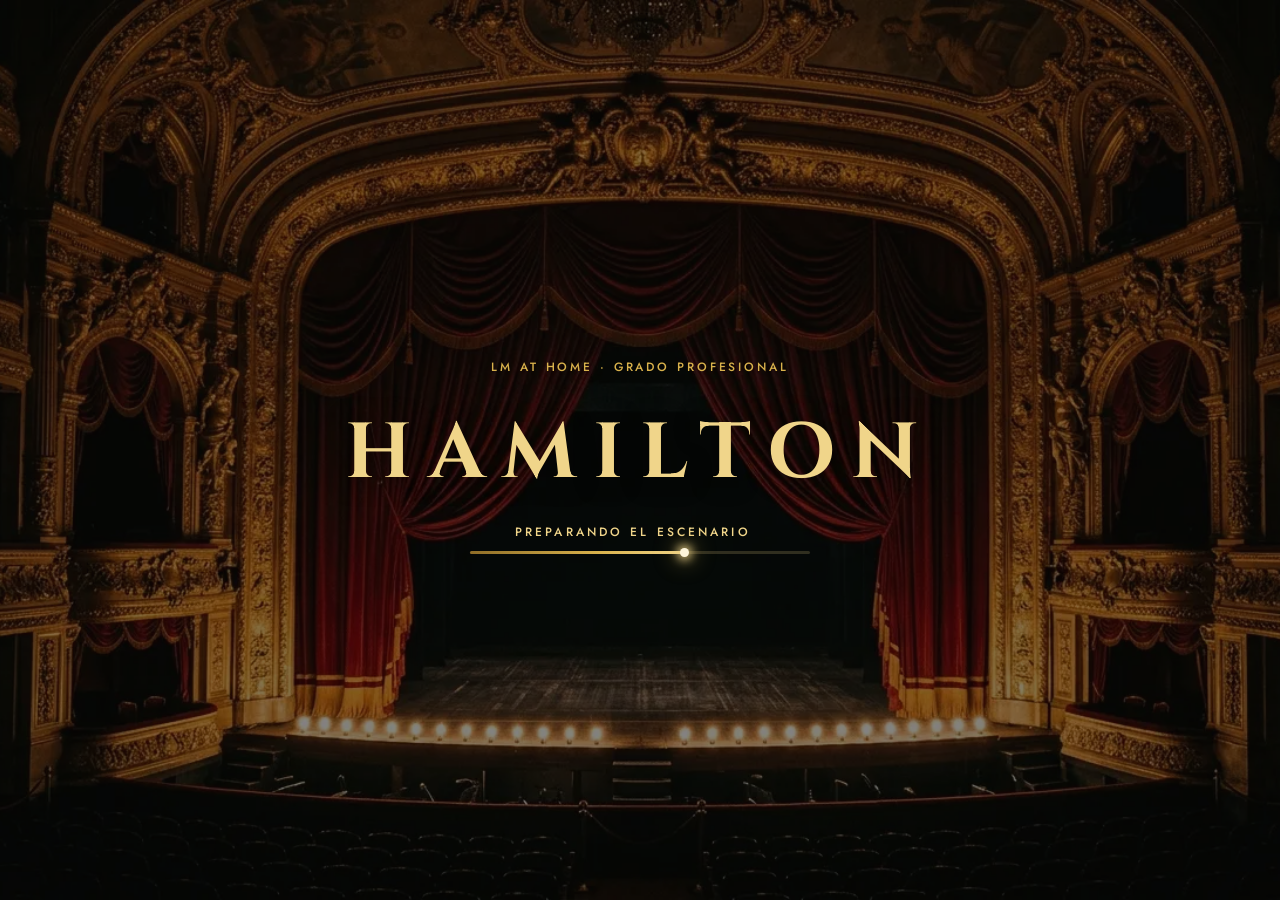
==== hamilton/index.html @ f657fbc1 "Hamilton: botón Reiniciar en la cabecera (solo cuentas de prueba) · index.html" ====
<!doctype html>
<html lang="es">
<head>
<meta charset="utf-8">
<meta name="viewport" content="width=device-width, initial-scale=1, viewport-fit=cover">
<title>Hamilton · LM at home</title>
<meta name="claude:viewport-fit-sides" content="cover">
<link rel="preconnect" href="https://fonts.googleapis.com">
<link rel="preconnect" href="https://fonts.gstatic.com" crossorigin>
<link rel="stylesheet" href="https://fonts.googleapis.com/css2?family=Caveat:wght@500;600&family=Cinzel:wght@500;600;700&family=Jost:wght@400;500;600&family=Libre+Caslon+Text:ital,wght@0,400;0,700;1,400&display=swap">
<link rel="stylesheet" href="css/hamilton.css">
</head>
<body>
<div class="telon" id="telon"><div class="telon-in"><p class="rotulo">LM at home · Grado Profesional</p><h1 class="gran">HAMILTON</h1><div class="carga" id="carga" role="progressbar" aria-label="Preparando el escenario" aria-valuemin="0" aria-valuemax="100" aria-valuenow="0"><span class="carga-txt" id="carga-txt">Preparando el escenario</span><i class="carga-barra"><b id="carga-b"></b></i></div><button class="btn lleno" type="button" id="entrar" hidden>Que se abra el telón</button><p class="aviso" id="telon-aviso" hidden>Con música: sube el volumen.</p></div></div>
<div class="cargando" id="cargando" hidden><div><p class="rotulo">Hamilton</p><div class="carga" role="progressbar" aria-label="Cargando"><span class="carga-txt" id="cargando-txt">Preparando</span><i class="carga-barra"><b id="cargando-b"></b></i></div></div></div>
<div class="banda-previa" id="banda-previa" hidden>Vista previa para Iago · nada se guarda en Supabase · <button class="btn" style="min-height:26px;padding:2px 10px;font-size:11px" type="button" id="reiniciar-previa">Empezar de cero</button></div>
<header class="cab">
  <span class="marca">LM at home · <b>Grado Profesional</b></span>
  <span class="titulo">HAMILTON</span>
  <span class="derecha"><span class="plazo" id="plazo"></span><button class="btn icono" type="button" id="reiniciar-btn" hidden title="Reiniciar Hamilton desde cero (solo cuentas de prueba)" aria-label="Reiniciar Hamilton desde cero"><svg class="ico" viewBox="0 0 24 24" aria-hidden="true"><path d="M12 5V1L7 6l5 5V7c3.31 0 6 2.69 6 6s-2.69 6-6 6-6-2.69-6-6H4c0 4.42 3.58 8 8 8s8-3.58 8-8-3.58-8-8-8z"/></svg></button><button class="btn icono" type="button" id="musica-btn" title="Silenciar la música" aria-label="Silenciar la música">♪</button></span>
</header>

<main>
  <section class="vista activa" id="v-cargando"><p class="aviso" style="text-align:center;margin-top:20vh">Abriendo el telón…</p></section>

  <section class="vista" id="v-cerrado" style="text-align:center;padding-top:12vh">
    <p class="rotulo">Hamilton · 2.º de Grado Profesional</p>
    <h1 class="gran">HAMILTON</h1>
    <p class="intro" style="margin:0 auto" id="cerrado-txt"></p>
  </section>

  <section class="vista portada fase-carta" id="v-portada">
    <p class="rotulo">Antes de ver el musical en clase</p>
    <h1 class="gran" id="portada-h">Antes de empezar</h1>
    <article class="misiva" id="misiva" aria-label="Carta de Iago">
      <div class="misiva-papel" id="misiva-papel">
        <p class="mis-p"><em>Hamilton</em> es un musical que se estrenó hace relativamente poco, en el 2015. Lo compuso <b>Lin-Manuel Miranda</b>, que además es quien protagoniza Hamilton en el vídeo que vamos a ver. Y, por cierto, es el mismo compositor de las películas <em>Vaiana</em> y <em>Encanto</em>, de Disney.</p>
        <p class="mis-p">Es una historia americana, ambientada en la Guerra de Independencia de Estados Unidos, y su música es un carrusel espectacular de géneros norteamericanos.</p>
        <p class="mis-p">Quizás te preguntes, al igual que yo en su momento, que un musical sobre la Guerra de Independencia, como que ni me va ni me viene. Te prometo que está tan bien hecho que casi da igual de lo que nos hable.</p>
        <p class="mis-p">Y a diferencia de otros musicales, óperas y zarzuelas, que alternan canciones con partes habladas o recitadas, <em>Hamilton</em> no se para nunca. El rap, tan propio de Estados Unidos, le permite contar muchísima historia sin perder ni un segundo de ritmo.</p>
        <p class="mis-p">Aprovecho esta pausa que nos permite el curso para haceros un adelanto de lo que es mi regalo como profesor. Este musical se ha convertido para mí en mi joya más valiosa dentro de toda la historia de la música, que se dice pronto.</p>
        <p class="mis-p">Antes de que lo veamos en clase, elige un camino: <b>el análisis del bueno de Jaime Altozano</b> para simplemente disfrutarlo, o <b>Hamilton exprés</b>, más corto pero con más trabajo por tu parte. Los dos acaban en el mismo <b>test de 15 preguntas</b>, que tendrá el mismo peso que una ficha.</p>
        <p class="mis-p" data-plazo="1">El plazo de esta actividad termina en el momento en el que empecemos el musical. Mira la fecha y la hora de la pantalla. Si te pasas de aquí, ya no hay tiempo extra ni forma de recuperarlo.</p>
        <p class="mis-p">Considéralo una inversión. Te hará entender y disfrutar mucho más el musical. Además, en las próximas clases no va a haber deberes ni trabajo en clase. Vamos a ver el musical íntegramente.</p>
        <p class="mis-p">Así que lo dejo en tus manos. Escoge el camino que prefieras y después el test. Nos vemos en clase.</p>
        <p class="mis-p mis-lema">No desperdicies tu oportunidad.</p>
        <p class="mis-firma">Iago</p>
        <i class="mis-prog" id="mis-prog" hidden><b id="mis-prog-b"></b></i>
      </div>
      <div class="misiva-ctl"><button class="lacre-btn" type="button" id="mis-pausa" aria-label="Pausa" title="Pausa" hidden><svg class="i-pausa" viewBox="0 0 24 24" aria-hidden="true"><rect x="6.5" y="5" width="3.6" height="14" rx="1"/><rect x="13.9" y="5" width="3.6" height="14" rx="1"/></svg><svg class="i-play" viewBox="0 0 24 24" aria-hidden="true"><path d="M8 5.2v13.6c0 .8.9 1.3 1.6.9l10.4-6.8c.6-.4.6-1.4 0-1.8L9.6 4.3C8.9 3.9 8 4.4 8 5.2z"/></svg></button><span class="mis-estado" id="mis-estado"></span><button class="lacre-btn con-texto" type="button" id="mis-sigue" hidden><span class="lacre-sello"><svg viewBox="0 0 24 24" aria-hidden="true"><path d="M9.3 5.3 7.9 6.7 13.2 12l-5.3 5.3 1.4 1.4L16 12z"/></svg></span><span class="lacre-txt">Continuar</span></button></div>
    </article>
    <p class="plazo-grande" id="plazo-grande"></p>
    <div class="caminos">
      <article class="camino" id="cam-video">
        <div class="foto" style="background-image:url('img/fondos/04-proscenio.webp')"></div>
        <div class="cuerpo">
          <span class="dur">32 minutos</span>
          <h2>Análisis de Altozano</h2>
          <p><b>Ver y simplemente disfrutar el vídeo del bueno de Jaime Altozano.</b> Te cuenta por qué <em>Hamilton</em> fue una revolución musical.</p>
          <p class="aviso">No hace falta verlo del tirón: puedes dejarlo a medias y seguir por donde ibas cuando quieras.</p>
          <div class="pie"><span id="sello-video"></span><button class="btn lleno" type="button" data-ir="video">Ver el vídeo</button></div>
        </div>
      </article>
      <article class="camino" id="cam-expres">
        <div class="foto" style="background-image:url('img/fondos/03-escritorio-1776.webp')"></div>
        <div class="cuerpo">
          <span class="dur">15 minutos</span>
          <h2>Hamilton exprés</h2>
          <p>Menos tiempo, más trabajo por tu parte: lees, escuchas los momentos clave del musical y resuelves pequeñas actividades.</p>
          <p class="aviso">Tampoco hace falta del tirón: lo dejas a medias y, al volver, sigues donde lo dejaste.</p>
          <div class="pie"><span id="sello-expres"></span><button class="btn lleno" type="button" data-ir="expres">Empezar el exprés</button></div>
        </div>
      </article>
    </div>
    <div class="final-test" id="final-test"></div>
  </section>

  <section class="vista" id="v-video">
    <div class="fila" style="margin-bottom:12px"><h2 style="margin:0">Análisis de Altozano</h2></div>
    <div class="marco-video" id="yt"><div id="yt-player"></div><nav class="vctl" id="vctl" aria-label="Controles del vídeo"><button type="button" id="v-play" title="Reproducir" aria-label="Reproducir"><svg class="ico" viewBox="0 0 24 24" aria-hidden="true"><path d="M8 5.2v13.6c0 .8.9 1.3 1.6.9l10.4-6.8c.6-.4.6-1.4 0-1.8L9.6 4.3C8.9 3.9 8 4.4 8 5.2z"/></svg></button><button type="button" id="v-atras" title="Volver 10 segundos" aria-label="Volver 10 segundos"><svg class="ico" viewBox="0 0 24 24" aria-hidden="true"><path d="M12 5V1L7 6l5 5V7c3.31 0 6 2.69 6 6s-2.69 6-6 6-6-2.69-6-6H4c0 4.42 3.58 8 8 8s8-3.58 8-8-3.58-8-8-8z"/></svg><small>10</small></button><div class="vbarra" id="v-barra" title="Puedes volver a lo que ya has visto"><i id="v-vista"></i><i id="v-pos"></i></div><span id="v-tiempo">0:00 / 32:56</span><button type="button" id="v-vol" title="Silenciar" aria-label="Silenciar"><svg class="ico" viewBox="0 0 24 24" aria-hidden="true"><path d="M3 9v6h4l5 5V4L7 9H3zm13.5 3c0-1.77-1.02-3.29-2.5-4.03v8.05c1.48-.73 2.5-2.25 2.5-4.02zM14 3.23v2.06c2.89.86 5 3.54 5 6.71s-2.11 5.85-5 6.71v2.06c4.01-.91 7-4.49 7-8.77s-2.99-7.86-7-8.77z"/></svg></button><button type="button" id="v-full" title="Pantalla completa" aria-label="Pantalla completa"><svg class="ico" viewBox="0 0 24 24" aria-hidden="true"><path d="M7 14H5v5h5v-2H7v-3zm-2-4h2V7h3V5H5v5zm12 7h-3v2h5v-5h-2v3zM14 5v2h3v3h2V5h-5z"/></svg></button></nav></div>
    <div class="barra"><i id="vid-barra"></i></div>
    <div class="fila"><span class="aviso" id="vid-cuenta"></span><span class="aviso">Puedes dejarlo cuando quieras: al volver, sigue donde lo dejaste.</span></div>
    <div class="final-test" id="vid-fin" hidden style="margin-top:16px"><p><b>¡Vídeo terminado!</b> Ya puedes hacer el tipo test.</p><button class="btn lleno" type="button" data-ir="test-intro">Ir al test</button></div>
  </section>

  <section class="vista" id="v-expres">
    <div class="fila cab-expres"><h2 style="margin:0">Hamilton exprés</h2><nav class="actos" id="actos" aria-label="Partes del exprés"></nav></div>
    <p class="aviso" style="margin:2px 0 14px">Puedes dejarlo a medias: al volver, sigues donde lo dejaste.</p>
    <div id="expres-cuerpo"></div>
  </section>

  <section class="vista" id="v-fin"><div id="fin-cuerpo"></div></section>

  <section class="vista" id="v-test-intro" style="text-align:center;padding-top:6vh">
    <p class="rotulo">El tipo test</p>
    <h1 class="gran" style="font-size:clamp(34px,6vw,62px)">¿Estás listo?</h1>
    <div class="pregunta" style="max-width:640px;margin:20px auto;text-align:left">
      <p>· <b>15 preguntas</b>, unos 7 minutos. Hay de escuchar, de reconocer personajes y de ideas.</p>
      <p>· Tendrá la <b>misma puntuación que una ficha</b>.</p>
      <p>· Puedes dejarlo a medias: si sales, retomarás el test por donde ibas, pero no puedes volver a las preguntas ya contestadas.</p>
      <p>· Plazo: <b id="plazo-test"></b>, antes de tu próxima clase. Pasado el plazo, se considerará no entrega, con las mismas consecuencias que una ficha no entregada.</p>
      <p>· Al terminar verás tu nota y todas las respuestas explicadas.</p>
      <div class="botonera" style="margin-top:14px"><button class="btn" type="button" data-ir="fin">Volver</button><button class="btn lleno" type="button" data-ir="test" id="t-empezar">Empezar el test</button></div>
    </div>
  </section>

  <section class="vista" id="v-test"><div id="test-cuerpo"></div></section>
  <section class="vista" id="v-resultado"><div id="resultado-cuerpo" style="max-width:820px;margin:0 auto"></div></section>

  <p class="pie-pag">Optimizado para ordenador y tablet · Momentos musicales: análisis de Jaime Altozano · <em>Hamilton</em> © Lin-Manuel Miranda · LM at home · by Iago González Alonso</p>
</main>
<div class="toast" id="toast" role="status" hidden></div>
<script src="js/datos-expres.js"></script>
<script src="js/datos-test.js"></script>
<!--PREVIA-->
<script src="js/app.js"></script>
</body>
</html>
---- hamilton/css/hamilton.css ----
/* Hamilton · portal de 2.º GP · LM at home
   Estética propia: escenario de madera de 1776 (Broadway) + pergamino.
   Capitales romanas espaciadas (Cinzel), texto de época (Libre Caslon), rótulos finos (Jost). */
:root{
  --negro:#0b0907; --madera:#1c140d; --madera-2:#2a1e13;
  --oro:#d9b24c; --oro-claro:#f0d58a; --oro-osc:#8f6d27;
  --crema:#efe3c6; --tinta:#2b1d10; --tinta-2:#5a4228;
  --marino:#1b3350; --ladrillo:#a8402a;
  --ok:#5fae5c; --ambar:#e0a43a; --rojo:#d0473a;
  --display:"Cinzel","Trajan Pro",Georgia,serif;
  --lectura:"Libre Caslon Text","Adobe Caslon Pro",Georgia,serif;
  --rotulo:"Jost","Futura","Helvetica Neue",Arial,sans-serif;
  --r:6px;
  color-scheme:dark;
}
*{box-sizing:border-box}
[hidden]{display:none!important}
html,body{height:100%}
body{margin:0;background:var(--negro);color:var(--crema);font:16px/1.55 var(--lectura);-webkit-font-smoothing:antialiased}
body::before{content:"";position:fixed;inset:0;z-index:-2;background:var(--negro) var(--fondo,url("../img/fondos/01-escenario.webp")) center/cover no-repeat;transition:background-image .6s}
body::after{content:"";position:fixed;inset:0;z-index:-1;background:radial-gradient(ellipse at 50% 30%,rgba(11,9,7,.35),rgba(11,9,7,.88) 70%)}
body.f-proscenio{--fondo:url("../img/fondos/04-proscenio.webp")}
body.f-escritorio{--fondo:url("../img/fondos/03-escritorio-1776.webp")}

/* Cabecera fija y pequeña: marca de grado en todas las pantallas */
.cab{position:sticky;top:0;z-index:20;display:flex;align-items:center;gap:14px;justify-content:space-between;
  padding:10px max(16px,env(safe-area-inset-left,0px)) 10px max(16px,env(safe-area-inset-right,0px));
  background:rgba(11,9,7,.78);border-bottom:1px solid rgba(217,178,76,.25);backdrop-filter:blur(6px)}
.marca{font:500 12px var(--rotulo);letter-spacing:.18em;text-transform:uppercase;color:var(--crema);white-space:nowrap}
.marca b{color:var(--oro);font-weight:600}
.cab .titulo{font:700 15px var(--display);letter-spacing:.32em;color:var(--oro)}
.cab .plazo{font:400 12px var(--rotulo);letter-spacing:.06em;color:#bfae86;white-space:nowrap}
.cab .derecha{display:flex;gap:8px;align-items:center}

main{max-width:1100px;margin:0 auto;padding:28px max(16px,env(safe-area-inset-right,0px)) 80px max(16px,env(safe-area-inset-left,0px))}
.vista{display:none}
.vista.activa{display:block;animation:entra .5s ease both}
@keyframes entra{from{opacity:0;transform:translateY(6px)}to{opacity:1;transform:none}}
@media (prefers-reduced-motion:reduce){.vista.activa{animation:none}}

/* Tipografía */
.rotulo{font:500 12px var(--rotulo);letter-spacing:.24em;text-transform:uppercase;color:var(--oro)}
h1.gran{font:700 clamp(40px,7vw,78px)/1 var(--display);letter-spacing:.22em;margin:.15em 0 .1em;color:var(--oro-claro);text-shadow:0 2px 24px rgba(0,0,0,.6);text-wrap:balance}
h2{font:700 clamp(22px,3.2vw,32px)/1.15 var(--display);letter-spacing:.12em;color:var(--oro-claro);margin:.2em 0 .5em;text-wrap:balance}
h3{font:600 18px/1.25 var(--display);letter-spacing:.08em;color:var(--oro);margin:0 0 .4em}
.filete{height:1px;background:linear-gradient(90deg,transparent,var(--oro) 20%,var(--oro) 80%,transparent);opacity:.6;margin:18px 0;border:0}
.intro{max-width:62ch;font-size:18px;color:#eadfc4}
.aviso{font:400 14px var(--rotulo);color:#cdbd97;letter-spacing:.02em}

/* Botones: rectángulos de esquinas suaves (lenguaje de LM at home) */
.btn{display:inline-flex;align-items:center;justify-content:center;gap:8px;min-height:44px;padding:10px 18px;border-radius:var(--r);
  border:1px solid var(--oro);background:rgba(217,178,76,.12);color:var(--oro-claro);font:600 13px var(--rotulo);letter-spacing:.16em;text-transform:uppercase;cursor:pointer;text-decoration:none}
.btn:hover{background:rgba(217,178,76,.24)}
.btn:focus-visible,.opcion:focus-visible,.paso:focus-visible,.chip-op:focus-visible{outline:2px solid var(--oro-claro);outline-offset:2px}
.btn.lleno{background:var(--oro);color:var(--negro)}
.btn.lleno:hover{background:var(--oro-claro)}
.btn[disabled]{opacity:.4;cursor:not-allowed}
.btn.icono{width:44px;padding:0}

/* ── Elige tu camino ─────────────────────────────── */
.portada{text-align:center;padding-top:clamp(10px,4vh,40px)}
.portada .intro{margin:0 auto}
.caminos{display:grid;grid-template-columns:repeat(2,minmax(0,1fr));gap:22px;margin:30px 0 18px}
.camino{position:relative;display:flex;flex-direction:column;text-align:left;border-radius:var(--r);overflow:hidden;
  border:1px solid rgba(217,178,76,.45);background:rgba(20,14,9,.82);min-height:420px}
.camino .foto{height:190px;background:center/cover no-repeat;border-bottom:1px solid rgba(217,178,76,.35)}
.camino .cuerpo{padding:20px 22px 22px;display:flex;flex-direction:column;gap:10px;flex:1}
.camino .dur{font:600 12px var(--rotulo);letter-spacing:.2em;text-transform:uppercase;color:var(--oro)}
.camino h2{margin:0;font-size:26px}
.camino p{margin:0;color:#e6d9bb}
.camino .pie{margin-top:auto;display:flex;align-items:center;justify-content:space-between;gap:10px;flex-wrap:wrap}
.camino.hecho{border-color:var(--ok)}
.sello{font:600 11px var(--rotulo);letter-spacing:.16em;text-transform:uppercase;padding:4px 8px;border-radius:4px;border:1px solid currentColor}
.sello.ok{color:var(--ok)}
.sello.cur{color:var(--oro)}
.final-test{display:flex;align-items:center;justify-content:space-between;gap:16px;flex-wrap:wrap;text-align:left;
  border:1px solid rgba(217,178,76,.35);border-radius:var(--r);padding:16px 20px;background:rgba(11,9,7,.7)}
.final-test p{margin:0}

/* ── Vídeo (camino de Altozano) ─────────────────── */
.marco-video{position:relative;aspect-ratio:16/9;width:100%;max-width:100%;background:#000;border:1px solid rgba(217,178,76,.5);border-radius:var(--r);overflow:hidden;box-shadow:0 20px 60px rgba(0,0,0,.6)}
.marco-video>.sin-yt{position:absolute;inset:0}
.sin-yt{display:grid;place-items:center;text-align:center;padding:24px;color:#cdbd97;font:400 15px var(--rotulo)}
.barra{height:8px;border-radius:4px;background:rgba(239,227,198,.12);overflow:hidden;margin:14px 0 6px}
.barra>i{display:block;height:100%;width:0;background:var(--oro);transition:width .4s}
.fila{display:flex;align-items:center;justify-content:space-between;gap:12px;flex-wrap:wrap}
.toast{position:fixed;left:50%;bottom:calc(24px + env(safe-area-inset-bottom,0px));transform:translateX(-50%);z-index:50;background:var(--madera-2);border:1px solid var(--oro);color:var(--crema);padding:12px 18px;border-radius:var(--r);font:500 14px var(--rotulo);max-width:min(92vw,560px)}

/* ── Exprés ─────────────────────────────────────── */
.actos{display:flex;gap:6px;flex-wrap:wrap;margin:6px 0 20px}
.paso{font:600 12px var(--rotulo);letter-spacing:.1em;min-width:44px;height:36px;padding:0 10px;border-radius:var(--r);border:1px solid rgba(217,178,76,.4);background:rgba(11,9,7,.6);color:#cdbd97;cursor:pointer}
.paso.actual{background:var(--oro);color:var(--negro);border-color:var(--oro)}
.paso.hecho{border-color:var(--ok);color:var(--ok)}
.paso[disabled]{opacity:.35;cursor:not-allowed}
.seccion{display:grid;gap:18px}
.pergamino{position:relative;color:var(--tinta);padding:30px clamp(20px,4vw,48px);border-radius:3px;
  background:linear-gradient(rgba(239,226,196,.62),rgba(239,226,196,.62)),#e8d7b0 url("../img/fondos/02-pergamino.webp") center/170% auto;box-shadow:0 18px 40px rgba(0,0,0,.55),inset 0 0 60px rgba(90,60,25,.35)}
.pergamino h3{font-family:var(--display);color:var(--tinta);letter-spacing:.1em}
.pergamino p{max-width:66ch;margin:.55em 0;font-size:17.5px}
.pergamino em{color:#6b2a14;font-style:italic}
.pergamino strong{color:#3d240c}
.fichas{display:grid;grid-template-columns:repeat(auto-fill,minmax(160px,1fr));gap:12px;margin-top:14px}
.ficha{display:grid;grid-template-rows:auto auto 1fr;gap:4px;padding:10px;border:1px solid rgba(43,29,16,.3);border-radius:4px;background:rgba(255,248,230,.35);text-align:center}
.ficha img{height:150px;width:auto;max-width:100%;margin:0 auto;object-fit:contain;filter:drop-shadow(0 4px 6px rgba(0,0,0,.35))}
.ficha b{font:700 14px var(--display);letter-spacing:.06em;color:var(--tinta)}
.ficha span{font-size:14px;line-height:1.35;color:var(--tinta-2)}
.clips{display:grid;grid-template-columns:repeat(auto-fill,minmax(300px,1fr));gap:16px}
.clip{display:grid;gap:8px;border:1px solid rgba(217,178,76,.3);border-radius:var(--r);padding:10px;background:rgba(11,9,7,.72)}
.clip video{width:100%;aspect-ratio:16/9;background:#000;border-radius:4px;display:block}
.clip .pie-clip{font:500 14px/1.35 var(--rotulo);color:#e6d9bb}
.clip .pie-clip b{color:var(--oro);font-weight:600}
.actividad{border:1px solid rgba(217,178,76,.45);border-radius:var(--r);padding:20px;background:rgba(20,14,9,.86)}
.actividad .consigna{font:500 15px var(--rotulo);color:#e6d9bb;margin:0 0 14px}
.empareja{display:grid;gap:10px}
.empareja .fila-e{display:grid;grid-template-columns:minmax(0,1fr) minmax(0,1.6fr);gap:12px;align-items:center}
.empareja .izq{font:600 15px var(--rotulo);color:var(--oro-claro)}
.chips{display:flex;flex-wrap:wrap;gap:6px}
.chip-op{font:500 14px var(--rotulo);padding:8px 12px;border-radius:var(--r);border:1px solid rgba(239,227,198,.3);background:rgba(239,227,198,.06);color:var(--crema);cursor:pointer;text-align:left}
.chip-op.sel{border-color:var(--oro);background:rgba(217,178,76,.22)}
.chip-op.bien{border-color:var(--ok);background:rgba(95,174,92,.2)}
.chip-op.mal{border-color:var(--rojo);background:rgba(208,71,58,.18)}
.oido{display:grid;gap:12px}
.oido .item{display:grid;grid-template-columns:auto minmax(0,1fr);gap:14px;align-items:center;padding:10px;border:1px solid rgba(239,227,198,.15);border-radius:var(--r)}
.oido .item video{display:none}
.oido .item.visto{grid-template-columns:1fr}
.oido .item.visto video{display:block;width:100%;max-width:520px;aspect-ratio:16/9;border-radius:4px;background:#000}
.play{width:52px;height:52px;border-radius:var(--r);border:1px solid var(--oro);background:rgba(217,178,76,.15);color:var(--oro-claro);font-size:20px;cursor:pointer}
.play.sonando{background:var(--oro);color:var(--negro)}
.ordena{display:grid;gap:8px;counter-reset:n}
.ordena li{list-style:none;display:grid;grid-template-columns:34px minmax(0,1fr) auto;gap:10px;align-items:center;padding:8px 10px;border:1px solid rgba(239,227,198,.18);border-radius:var(--r);background:rgba(239,227,198,.05);font:500 15px var(--rotulo)}
.ordena li::before{counter-increment:n;content:counter(n);font:700 14px var(--display);color:var(--oro);text-align:center}
.ordena li.bien{border-color:var(--ok)}
.ordena li.mal{border-color:var(--rojo)}
.ordena .flechas{display:flex;gap:4px}
.ordena .flechas button{width:36px;height:36px;border-radius:var(--r);border:1px solid rgba(217,178,76,.4);background:none;color:var(--oro-claro);cursor:pointer}
.resultado-act{margin-top:14px;font:500 15px var(--rotulo)}
.resultado-act.bien{color:var(--ok)}
.resultado-act.mal{color:var(--ambar)}
.botonera{display:flex;gap:10px;flex-wrap:wrap;justify-content:space-between;align-items:center}

/* ── Test: zona de ver arriba, pregunta abajo ───── */
.test-marco{display:grid;grid-template-rows:auto auto;gap:16px}
.escena{position:relative;height:clamp(220px,calc(100vh - 430px),480px);width:100%;border-radius:var(--r);overflow:hidden;border:1px solid rgba(217,178,76,.5);
  background:#0d0a07 url("../img/fondos/01-escenario.webp") center 60%/cover;box-shadow:0 18px 50px rgba(0,0,0,.6);display:grid;grid-template-rows:minmax(0,1fr);grid-template-columns:minmax(0,1fr);place-items:center}
.escena::after{content:"";position:absolute;inset:0;background:radial-gradient(ellipse at 50% 20%,rgba(255,214,140,.10),rgba(0,0,0,.55) 75%);pointer-events:none}
.escena>*{position:relative;z-index:1}
.escena img.figura{height:92%;width:auto;max-width:90%;object-fit:contain;filter:drop-shadow(0 10px 14px rgba(0,0,0,.6))}
.escena .num-grande{font:700 clamp(60px,12vw,140px)/1 var(--display);color:rgba(240,213,138,.85);letter-spacing:.1em;text-shadow:0 4px 30px rgba(0,0,0,.7)}
.escena .reproductor{display:grid;justify-items:center;gap:12px}
.escena .play-grande{width:96px;height:96px;border-radius:var(--r);border:1px solid var(--oro);background:rgba(11,9,7,.6);color:var(--oro-claro);font-size:36px;cursor:pointer}
.escena .play-grande.sonando{background:var(--oro);color:var(--negro)}
.ondas{display:flex;gap:5px;align-items:flex-end;height:40px}
.ondas i{width:6px;height:8px;background:var(--oro);border-radius:2px;opacity:.5}
.ondas.on i{animation:onda 1s ease-in-out infinite;opacity:.95}
.ondas.on i:nth-child(2n){animation-delay:.15s}.ondas.on i:nth-child(3n){animation-delay:.3s}.ondas.on i:nth-child(5n){animation-delay:.45s}
@keyframes onda{0%,100%{height:8px}50%{height:38px}}
@media (prefers-reduced-motion:reduce){.ondas.on i{animation:none;height:24px}}
.escena .tira{display:grid;grid-template-columns:repeat(5,minmax(0,1fr));grid-template-rows:100%;gap:8px;width:100%;height:100%;padding:16px 14px 0;align-items:end}
.escena .tira figure{margin:0;display:flex;flex-direction:column;justify-content:flex-end;align-items:center;gap:4px;height:100%;min-height:0}
.escena .tira img{flex:0 1 auto;height:auto;min-height:0;max-height:calc(100% - 26px);width:auto;max-width:100%;object-fit:contain;filter:drop-shadow(0 8px 10px rgba(0,0,0,.6))}
.escena .tira figcaption{flex:none;font:700 15px/22px var(--display);color:var(--negro);background:var(--oro);min-width:26px;text-align:center;border-radius:4px 4px 0 0;padding:0 6px}
.pregunta{border:1px solid rgba(217,178,76,.35);border-radius:var(--r);padding:18px 20px;background:rgba(15,11,8,.88)}
.pregunta .enun{font:600 19px/1.35 var(--lectura);margin:0 0 14px;color:var(--crema)}
.opciones{display:grid;grid-template-columns:repeat(2,minmax(0,1fr));gap:10px}
.opcion{display:flex;gap:12px;align-items:flex-start;text-align:left;padding:12px 14px;border-radius:var(--r);border:1px solid rgba(239,227,198,.22);background:rgba(239,227,198,.05);color:var(--crema);font:500 15px/1.35 var(--rotulo);cursor:pointer;min-height:52px}
.opcion .letra{font:700 13px var(--display);color:var(--oro);min-width:18px}
.opcion.sel{border-color:var(--oro);background:rgba(217,178,76,.2)}
.opcion.bien{border-color:var(--ok);background:rgba(95,174,92,.18)}
.opcion.mal{border-color:var(--rojo);background:rgba(208,71,58,.16)}
.parejas{display:grid;grid-template-columns:repeat(5,minmax(0,1fr));gap:8px}
.parejas select{width:100%;min-height:44px;border-radius:var(--r);border:1px solid rgba(217,178,76,.45);background:#1a130c;color:var(--crema);font:500 14px var(--rotulo);padding:0 8px}
.parejas label{font:600 11px var(--rotulo);letter-spacing:.14em;text-transform:uppercase;color:var(--oro);display:block;margin-bottom:4px;text-align:center}
.puntos-test{display:flex;gap:6px;flex-wrap:wrap}
.puntos-test button{width:34px;height:34px;border-radius:var(--r);border:1px solid rgba(217,178,76,.35);background:rgba(11,9,7,.6);color:#bfae86;font:600 12px var(--rotulo);cursor:pointer}
.puntos-test button.resp{border-color:var(--oro);color:var(--oro-claro)}
.puntos-test button.actual{background:var(--oro);color:var(--negro)}
.nota-final{font:700 clamp(64px,12vw,120px)/1 var(--display);letter-spacing:.04em}
.nota-final.v{color:var(--ok)}.nota-final.a{color:var(--ambar)}.nota-final.r{color:var(--rojo)}
.confirma{border:1px solid var(--oro);border-radius:var(--r);padding:16px;background:rgba(43,30,19,.95)}
.solucion{font:500 14px var(--rotulo);color:#cdbd97;margin-top:10px}

.pie-pag{text-align:center;font:400 12px var(--rotulo);letter-spacing:.08em;color:#8f8268;margin-top:40px}
.banda-previa{background:var(--ladrillo);color:#fff;text-align:center;font:600 12px var(--rotulo);letter-spacing:.12em;text-transform:uppercase;padding:6px 16px}

@media (max-width:760px){
  .caminos{grid-template-columns:1fr}
  .opciones{grid-template-columns:1fr}
  .empareja .fila-e{grid-template-columns:1fr}
  .parejas{grid-template-columns:repeat(2,minmax(0,1fr))}
  .escena{height:clamp(200px,42vh,360px)}
  .cab .plazo{display:none}
  .cab .titulo{display:none}
  .marca{letter-spacing:.1em;white-space:normal}
  h1.gran{letter-spacing:.12em}
}


/* Plazo destacado y controles propios del vídeo (solo velocidad normal, sin saltar hacia delante) */
.plazo-grande{display:inline-block;margin:16px auto 0;padding:8px 14px;border:1px solid var(--oro);border-radius:var(--r);font:600 14px var(--rotulo);letter-spacing:.05em;color:var(--oro-claro);background:rgba(11,9,7,.65)}
.plazo-grande:empty{display:none}
.vctl{position:absolute;left:0;right:0;bottom:0;z-index:3;display:flex;align-items:center;gap:8px;padding:10px 12px;background:rgba(11,9,7,.78);border-top:1px solid rgba(217,178,76,.3)}
.vctl button{flex:none;width:40px;height:40px;border-radius:var(--r);border:1px solid rgba(217,178,76,.5);background:rgba(11,9,7,.6);color:var(--oro-claro);cursor:pointer;font:600 14px var(--rotulo)}
.vctl #v-atras{width:auto;padding:0 10px}
.vctl button:focus-visible{outline:2px solid var(--oro-claro);outline-offset:2px}
.vbarra{position:relative;flex:1;min-width:0;height:10px;border-radius:5px;background:rgba(239,227,198,.18);cursor:pointer}
.vbarra i{position:absolute;top:0;bottom:0;left:0;border-radius:5px}
#v-vista{background:rgba(217,178,76,.6);width:0}
#v-pos{width:3px;background:var(--crema);left:0}
#v-tiempo{flex:none;font:500 13px var(--rotulo);color:var(--crema);font-variant-numeric:tabular-nums;min-width:92px;text-align:right}
.marco-video:fullscreen{border:0;border-radius:0}
.marco-video #yt-player,.marco-video iframe{position:absolute;inset:0;width:100%;height:100%}
@media (max-width:600px){#v-tiempo{display:none}}

/* Telón de entrada (arranca la música con el gesto del alumno) y botón de música */
.telon{position:fixed;inset:0;z-index:60;display:grid;place-items:center;text-align:center;background:var(--negro) url("../img/fondos/04-proscenio.webp") center/cover}
.telon::after{content:"";position:absolute;inset:0;background:rgba(11,9,7,.5)}
.telon-in{position:relative;z-index:1;display:grid;gap:16px;justify-items:center;padding:24px max(16px,env(safe-area-inset-left,0px))}
.telon.abre{animation:telon-abre .9s ease forwards}
@keyframes telon-abre{to{opacity:0;transform:scale(1.04)}}
@media (prefers-reduced-motion:reduce){.telon.abre{animation:none;opacity:0}}
.cab .btn.icono{width:36px;min-height:36px;height:36px;padding:0;font-size:17px;letter-spacing:0}
.cab .btn.icono.off{opacity:.45;text-decoration:line-through}

/* Exprés ligero (22-oct, Iago): actos en la línea del título, lecturas cortas, clips en fila, «Quédate con…» */
.cab-expres{align-items:center;margin-bottom:2px}
.cab-expres .actos{margin:0}
.clips{grid-template-columns:repeat(auto-fill,minmax(220px,1fr));gap:12px}
.clip{padding:8px;gap:6px}
.clip .pie-clip{font-size:13px}
.pergamino{padding:20px clamp(18px,3vw,32px)}
.pergamino p{font-size:16.5px;margin:.35em 0}
.fichas{grid-template-columns:repeat(5,minmax(0,1fr));gap:10px}
.ficha img{height:118px}
.ficha span{font-size:13px}
.seccion{gap:14px}
.camino .pie .botonera{gap:8px}
.quedate{position:relative;justify-self:center;width:min(640px,100%);transform:rotate(-1.2deg);margin:10px 0 4px;
  border:2px dashed rgba(168,64,42,.85);border-radius:6px;padding:18px 22px 12px;background:rgba(239,226,196,.94);color:var(--tinta);box-shadow:0 10px 24px rgba(0,0,0,.45)}
.quedate .sello-t{position:absolute;top:-15px;left:16px;background:var(--ladrillo);color:#fff;font:700 12px var(--rotulo);letter-spacing:.16em;text-transform:uppercase;padding:5px 10px;border-radius:4px;transform:rotate(-3deg);box-shadow:0 3px 8px rgba(0,0,0,.35)}
.quedate p{margin:4px 0 0;font:600 21px/1.3 "Caveat","Comic Sans MS",cursive}
@media (max-width:760px){.fichas{grid-template-columns:repeat(2,minmax(0,1fr))}}

/* Reproductor único grande (clips del exprés) y «escucha y adivina» */
.visor{display:grid;gap:10px}
.visor video{width:100%;max-height:min(62vh,620px);aspect-ratio:16/9;background:#000;border-radius:var(--r);border:1px solid rgba(217,178,76,.45);display:block;object-fit:contain}
.visor-pie{display:flex;align-items:center;gap:14px;flex-wrap:wrap;justify-content:space-between}
.visor .cuenta{font:700 15px var(--display);color:var(--oro);letter-spacing:.08em;white-space:nowrap}
.visor .pie-clip{flex:1;min-width:0;font:500 15px var(--rotulo);color:#e6d9bb}
.visor .btn.icono{width:44px;padding:0}
.pantalla{position:relative}
.oido-v:not(.visto) .pantalla{border-radius:var(--r);background:#0d0a07 url("../img/fondos/01-escenario.webp") center 60%/cover}
.oido-v:not(.visto) video{opacity:0}
.play-tapa{position:absolute;inset:0;margin:auto;width:max-content;height:56px;padding:0 24px;border-radius:var(--r);border:1px solid var(--oro);background:rgba(11,9,7,.72);color:var(--oro-claro);font:600 15px var(--rotulo);letter-spacing:.12em;text-transform:uppercase;cursor:pointer}
.oido-v.visto .play-tapa{display:none}
.chip-op[disabled]{cursor:default}
.actividad.bloq{opacity:.4;filter:grayscale(.6);pointer-events:none}
.actividad.bloq::before{content:"Primero mira todos los momentos musicales de arriba";display:block;font:600 13px var(--rotulo);letter-spacing:.08em;color:var(--oro);margin-bottom:10px}
/* Portada: hasta marcar como leído, los caminos en gris */
.leer-intro{display:flex;justify-content:center;margin-top:14px}
.caminos.bloq .camino{opacity:.35;filter:grayscale(.9);pointer-events:none}
.caminos.bloq{position:relative}

/* Pergamino limpio y nítido (sin textura de imagen) + tarjetas para leer de un vistazo */
.pergamino{background:#f2e7cf;background-image:radial-gradient(ellipse at 50% 40%,rgba(255,255,255,.55),rgba(255,255,255,0) 70%);
  box-shadow:0 14px 32px rgba(0,0,0,.5),inset 0 0 0 1px rgba(122,82,32,.45),inset 0 0 0 6px #f2e7cf,inset 0 0 0 7px rgba(122,82,32,.28);border-radius:4px}
.pergamino h3{font-size:19px;margin-bottom:10px}
.cartas{display:grid;grid-template-columns:repeat(auto-fit,minmax(200px,1fr));gap:10px}
.carta{display:flex;gap:10px;align-items:center;min-height:64px;padding:10px 12px;border-radius:6px;background:#fbf5e6;border:1px solid rgba(122,82,32,.28)}
.carta img{height:66px;width:auto;flex:none;filter:drop-shadow(0 3px 4px rgba(0,0,0,.25))}
.carta b{display:block;font:700 15.5px/1.2 var(--display);letter-spacing:.03em;color:#8a2b14}
.carta span{display:block;font:500 14.5px/1.3 var(--rotulo);color:var(--tinta);margin-top:2px}
.cartas.flujo{counter-reset:paso}
.cartas.flujo .carta{position:relative}
.cartas.flujo .carta:not(:last-child)::after{content:"→";position:absolute;right:-13px;top:50%;transform:translateY(-50%);z-index:1;font:700 18px var(--rotulo);color:#8a2b14}
@media (max-width:760px){.cartas.flujo .carta:not(:last-child)::after{content:"↓";right:auto;left:50%;top:auto;bottom:-16px;transform:translateX(-50%)}}
.pergamino .fichas{margin-top:12px}
.ficha{background:#fbf5e6;border-color:rgba(122,82,32,.28)}

/* ══ 22-oct-2026 · Exprés en un único visor dorado: el fondo es el de los vídeos y la letra va en blanco ══ */
.vo{position:relative;border-radius:10px;overflow:hidden;border:1px solid rgba(217,178,76,.55);color:#fff;
  background:#3b2b12 url("../img/fondos/oro.webp") center/cover no-repeat;box-shadow:0 18px 50px rgba(0,0,0,.55);
  display:grid;grid-template-rows:auto 1fr auto;min-height:min(78vh,700px)}
.vo::before{content:"";position:absolute;inset:0;background:radial-gradient(ellipse at 50% 40%,rgba(0,0,0,0) 40%,rgba(0,0,0,.32));pointer-events:none}
.vo>*{position:relative}
.vo-cab{display:flex;justify-content:space-between;align-items:center;gap:12px;padding:14px 20px 0;font:500 12px var(--rotulo);letter-spacing:.16em;text-transform:uppercase;color:rgba(255,244,214,.88)}
.vo-parte b{display:inline-grid;place-items:center;width:26px;height:26px;margin-right:10px;border:1px solid rgba(255,244,214,.7);border-radius:50%;font:700 13px var(--display);letter-spacing:0}
.vo-cuenta{font:700 14px var(--display);letter-spacing:.1em}
.vo-cuerpo{padding:16px clamp(16px,4vw,44px) 14px;display:grid;align-content:center;gap:16px;text-shadow:0 1px 3px rgba(0,0,0,.6)}
.vo-pie{display:flex;align-items:center;gap:12px;padding:12px 20px 16px;border-top:1px solid rgba(255,244,214,.18);background:rgba(20,13,5,.38)}
.vo-estado{flex:1;font:500 13px var(--rotulo);color:rgba(255,244,214,.78);text-align:right}
.vo .btn{border-color:rgba(255,244,214,.6);color:#fff;background:rgba(20,13,5,.38)}
.vo .btn.lleno{background:var(--oro-claro);color:var(--negro);border-color:var(--oro-claro)}
.vo .btn[disabled]{opacity:.45}
.vo-h{font:600 clamp(22px,3vw,30px)/1.2 var(--display);letter-spacing:.04em;color:#fff;margin:0;text-align:center}
.vo-txt{display:flex;align-items:center;justify-content:center;gap:14px;margin:0;font:500 clamp(17px,2vw,21px)/1.42 var(--lectura);text-align:center;max-width:880px;justify-self:center}
.vo-txt b{color:var(--oro-claro)}
.vo-fig{height:84px;width:auto;flex:none;filter:drop-shadow(0 4px 6px rgba(0,0,0,.5))}
.vo-video{position:relative;justify-self:center;width:100%;max-width:min(100%,calc((78vh - 250px) * 16 / 9));aspect-ratio:16/9;border-radius:8px;overflow:hidden;box-shadow:0 10px 30px rgba(0,0,0,.45);background:#2a1d0c}
.vo-video video{width:100%;height:100%;display:block;object-fit:cover;cursor:pointer}
.vo-play{position:absolute;inset:0;margin:auto;width:max-content;min-width:72px;height:72px;padding:0 26px;border-radius:999px;border:1px solid rgba(255,244,214,.85);background:rgba(20,13,5,.58);color:#fff;font:600 17px var(--rotulo);letter-spacing:.08em;cursor:pointer;backdrop-filter:blur(3px);text-shadow:none}
.vo-play:hover{background:rgba(20,13,5,.78)}
.vo-play:focus-visible,.quien-op:focus-visible,.pulsa-ya:focus-visible{outline:2px solid var(--oro-claro);outline-offset:3px}
.vo-video.peq{max-width:min(100%,calc((78vh - 360px) * 16 / 9),640px)}
.vo-final .vo-h{font:600 clamp(24px,3vw,32px)/1.2 var(--display)}
.vo-barra{position:absolute;left:0;right:0;bottom:0;height:4px;background:rgba(0,0,0,.35)}
.vo-barra b{display:block;height:100%;width:0;background:var(--oro-claro);transition:width .25s linear}
.vo-barra.suelta{position:relative;display:block;border-radius:4px;max-width:520px;width:100%;justify-self:center;height:6px;overflow:hidden}
.vo-atras{position:absolute;right:16px;top:14px;width:64px;height:64px;border-radius:50%;display:grid;place-items:center;font:700 34px var(--display);color:var(--negro);background:var(--oro-claro);box-shadow:0 6px 16px rgba(0,0,0,.4);text-shadow:none;animation:late 1s infinite}
@keyframes late{50%{transform:scale(1.08)}}
.vo-cartas{display:grid;grid-template-columns:repeat(auto-fit,minmax(190px,1fr));gap:12px;max-width:920px;width:100%;justify-self:center}
.vo-carta{display:flex;gap:12px;align-items:center;padding:12px 14px;border-radius:8px;background:rgba(20,13,5,.42);border:1px solid rgba(255,244,214,.22)}
.vo-carta img{height:70px;width:auto;flex:none;filter:drop-shadow(0 3px 5px rgba(0,0,0,.5))}
.vo-carta b{display:block;font:700 17.5px/1.2 var(--display);color:var(--oro-claro);letter-spacing:.03em}
.vo-carta span{display:block;font:500 16px/1.38 var(--rotulo);color:#fff;margin-top:3px}
.vo-cartas.flujo{grid-template-columns:repeat(auto-fit,minmax(150px,1fr));gap:24px}
.vo-cartas.flujo .vo-carta:not(:last-child)::after{content:"➜";position:absolute;right:-20px;top:50%;transform:translateY(-50%);color:var(--oro-claro);font-size:16px}
.vo-cartas.flujo .vo-carta{position:relative}
.vo-fichas{display:grid;grid-template-columns:repeat(5,minmax(0,1fr));gap:10px;max-width:920px;width:100%;justify-self:center}
.vo-ficha{display:grid;justify-items:center;text-align:center;gap:2px}
.vo-ficha img{height:clamp(110px,22vh,200px);width:auto;max-width:100%;object-fit:contain;filter:drop-shadow(0 8px 10px rgba(0,0,0,.5))}
.vo-ficha b{font:700 16px var(--display);color:var(--oro-claro)}
.vo-ficha span{font:500 13.5px/1.3 var(--rotulo);color:#fff}
.vo-nota{margin:0;text-align:center;font:italic 15px var(--lectura);color:rgba(255,244,214,.88)}
.vo-quedate{display:grid;place-items:center;padding:20px 0;text-shadow:none}
.vo-consigna{margin:0;text-align:center;font:500 17px/1.45 var(--lectura);max-width:840px;justify-self:center}
.vo-consigna b{color:var(--oro-claro)}
.vo-feed{margin:0;text-align:center;font:500 15px/1.45 var(--rotulo);color:rgba(255,244,214,.92);min-height:1.4em}
.vo-feed.bien{color:#d4f5c6}.vo-feed.mal{color:#ffd9cd}
.vo-feed b{color:#fff}
.espera{display:block;height:3px;margin:8px auto 0;max-width:240px;background:rgba(255,244,214,.25);border-radius:3px;overflow:hidden;position:relative}
.espera::after{content:"";position:absolute;inset:0;background:var(--oro-claro);transform-origin:left;animation:espera linear forwards;animation-duration:inherit}
@keyframes espera{from{transform:scaleX(0)}to{transform:scaleX(1)}}
.quien{display:flex;justify-content:center;gap:16px;flex-wrap:wrap}
.quien-op{display:flex;align-items:center;gap:10px;min-width:180px;padding:6px 20px 6px 10px;border-radius:999px;border:1px solid rgba(255,244,214,.6);background:rgba(20,13,5,.5);color:#fff;font:600 17px var(--display);letter-spacing:.04em;cursor:pointer;text-shadow:none}
.quien-op img{height:58px;width:auto;filter:drop-shadow(0 3px 4px rgba(0,0,0,.5))}
.quien-op:hover:not([disabled]){background:rgba(20,13,5,.78);border-color:var(--oro-claro)}
.quien-op.bien{border-color:#8fd48a;background:rgba(95,174,92,.4)}
.quien-op.mal{border-color:#ff9c8a;background:rgba(208,71,58,.35)}
.quien-op[disabled]{cursor:default}
.vo-final{text-align:center;display:grid;gap:8px;padding:30px 0}
.vo-final p{margin:0;font:500 17px var(--lectura)}
.pulsa{display:flex;justify-content:center;align-items:center;gap:22px;flex-wrap:wrap}
.pulsa-ya{width:140px;height:140px;border-radius:50%;border:3px solid var(--oro-claro);background:radial-gradient(circle at 35% 30%,#d9573d,#8f2a17);color:#fff;font:700 24px var(--display);letter-spacing:.04em;cursor:pointer;box-shadow:0 10px 26px rgba(0,0,0,.45),inset 0 -6px 0 rgba(0,0,0,.25);text-shadow:0 1px 2px rgba(0,0,0,.4)}
.pulsa-ya:active:not([disabled]){transform:translateY(2px) scale(.98)}
.pulsa-ya[disabled]{opacity:.45;cursor:default}
.vo .empareja{max-width:900px;width:100%;justify-self:center}
.vo .empareja .fila-e{background:rgba(20,13,5,.38);border-radius:8px;padding:8px 10px}
.vo .empareja .izq{display:flex;align-items:center;gap:10px;color:#fff}
.vo .empareja .izq img{height:52px;width:auto}
.vo .chip-op{background:rgba(20,13,5,.48);border-color:rgba(255,244,214,.38);color:#fff;text-shadow:none}
.vo .chip-op.sel{border-color:var(--oro-claro);background:rgba(240,213,138,.28)}
.vo .chip-op.bien{border-color:#8fd48a;background:rgba(95,174,92,.4)}
.vo .chip-op.mal{border-color:#ff9c8a;background:rgba(208,71,58,.35)}
.vo-preg{max-width:840px;width:100%;justify-self:center;background:rgba(20,13,5,.38);border-radius:8px;padding:10px 14px}
.vo-preg p{margin:0 0 8px;font:600 16px var(--lectura)}
.vo .botonera{justify-content:center;gap:16px;align-items:center}
.arrastra{list-style:none;margin:0 auto;padding:0;display:grid;gap:8px;max-width:620px;width:100%}
.tarjeta{display:flex;align-items:center;gap:14px;padding:10px 14px;border-radius:8px;background:#f6ecd2;color:var(--tinta);border:1px solid rgba(122,82,32,.35);box-shadow:0 3px 8px rgba(0,0,0,.3);cursor:grab;touch-action:none;user-select:none;-webkit-user-select:none;text-shadow:none}
.tarjeta b{font:700 18px var(--display);color:#8a2b14;min-width:56px}
.tarjeta span{font:500 15.5px var(--rotulo)}
.tarjeta .asa{color:#b49a6a;font-size:18px}
.tarjeta.arrastrando{cursor:grabbing;box-shadow:0 14px 28px rgba(0,0,0,.45);position:relative;z-index:2;background:#fffaf0}
.tarjeta.bien{border-color:var(--ok);box-shadow:0 0 0 2px var(--ok)}
.tarjeta.mal{border-color:var(--rojo);box-shadow:0 0 0 2px var(--rojo)}
.tarjeta:focus-visible{outline:2px solid var(--oro-claro);outline-offset:2px}
.linea-tiempo{position:relative;display:grid;grid-template-columns:repeat(5,minmax(0,1fr));gap:12px;padding-top:34px;max-width:960px;width:100%;justify-self:center}
.linea-tiempo::before{content:"";position:absolute;left:0;right:0;top:14px;height:2px;background:linear-gradient(90deg,transparent,var(--oro-claro) 8%,var(--oro-claro) 92%,transparent);transform-origin:left;animation:traza 2.8s ease-out both}
@keyframes traza{from{transform:scaleX(0)}to{transform:scaleX(1)}}
.cartel{position:relative;background:#f6ecd2;color:var(--tinta);border-radius:6px;padding:12px 10px 14px;text-align:center;box-shadow:0 8px 18px rgba(0,0,0,.4);text-shadow:none;opacity:0;transform:translateY(18px) rotate(-2deg);animation:cartel .6s cubic-bezier(.2,.8,.3,1.2) forwards;animation-delay:var(--d)}
.cartel::before{content:"";position:absolute;top:-26px;left:50%;width:12px;height:12px;margin-left:-6px;border-radius:50%;background:var(--ladrillo);box-shadow:0 0 0 3px rgba(240,213,138,.85)}
.cartel b{display:block;font:700 22px var(--display);color:#8a2b14}
.cartel span{display:block;font:500 14px/1.3 var(--rotulo);margin-top:4px}
@keyframes cartel{to{opacity:1;transform:none}}
/* Final del camino */
.fin-camino{max-width:680px;margin:6vh auto 0;text-align:center;padding:30px 28px;border-radius:10px;border:1px solid rgba(217,178,76,.5);background:rgba(15,11,8,.9)}
.fin-h{font:600 clamp(28px,4vw,40px) var(--display);margin:6px 0 10px;color:var(--oro-claro)}
.recordatorio{margin:18px auto;padding:14px 18px;border-left:4px solid var(--ladrillo);background:rgba(168,64,42,.16);text-align:left;font:500 17px/1.45 var(--lectura)}
.botonera.centro{justify-content:center}
.enlace{background:none;border:0;color:var(--oro-claro);text-decoration:underline;font:inherit;cursor:pointer;padding:6px}
#vid-fin.final-test{display:block;background:none;border:0;padding:0;box-shadow:none}
#vid-fin .fin-camino{margin-top:0}
/* Test: pregunta con letra (vídeo), progreso y paso adelante */
.escena.con-video{background:#2a1d0c}
.t-video{width:100%;height:100%;display:grid;place-items:center;padding:10px}
.t-video .vo-video{height:100%;width:auto;max-width:100%}
.t-cab{display:flex;align-items:center;gap:14px;margin-bottom:6px}
.t-cab .rotulo{margin:0;white-space:nowrap}
.t-progreso{flex:1;height:4px;border-radius:4px;background:rgba(239,227,198,.15);overflow:hidden}
.t-progreso b{display:block;height:100%;background:var(--oro)}
.t-pie{margin-top:16px;justify-content:space-between;align-items:center;gap:12px;flex-wrap:wrap}
/* Entrega: el sobre lacrado se va y vuelve con la nota */
.correo{display:grid;justify-items:center;gap:18px;padding-top:6vh;overflow:hidden}
.escena-correo{position:relative;width:min(360px,86vw);height:330px;perspective:900px}
.sobre{position:absolute;left:0;right:0;bottom:0;height:200px;transition:transform .9s cubic-bezier(.5,0,.75,0)}
.sobre-fondo{position:absolute;inset:0;background:#cfb487;border-radius:6px;box-shadow:0 18px 40px rgba(0,0,0,.5)}
.hoja{position:absolute;left:9%;right:9%;bottom:18px;height:170px;background:#fbf6ea;border-radius:4px;box-shadow:0 4px 12px rgba(0,0,0,.25);z-index:2;padding:16px 18px;display:grid;align-content:start;gap:11px;transform:translateY(-175px);transition:transform 1s cubic-bezier(.45,.05,.3,1)}
.hoja b{font:700 15px var(--display);color:#8a2b14;letter-spacing:.06em;text-align:center}
.hoja i{display:block;height:2px;background:#dccdaa;border-radius:2px}
.hoja i:nth-of-type(2n){width:78%}
.sobre-frente{position:absolute;inset:0;background:linear-gradient(#ead7b0,#dcc497);clip-path:polygon(0 0,50% 58%,100% 0,100% 100%,0 100%);border-radius:6px;z-index:3}
.solapa{position:absolute;left:0;right:0;top:0;height:58%;background:linear-gradient(#c7ab7c,#d6be92);clip-path:polygon(0 0,100% 0,50% 100%);transform-origin:top;transform:rotateX(180deg);transition:transform .5s ease;z-index:1}
.lacre{position:absolute;left:50%;top:58%;width:54px;height:54px;margin:-27px 0 0 -27px;border-radius:50%;background:radial-gradient(circle at 35% 30%,#c4553a,#7d2312 70%);color:#f3d9b0;font:700 22px/54px var(--display);text-align:center;z-index:6;transform:scale(0);opacity:0;transition:transform .35s cubic-bezier(.3,1.6,.5,1),opacity .2s;box-shadow:0 3px 8px rgba(0,0,0,.35)}
.correo.mete .hoja{transform:translateY(0)}
.correo.cierra .solapa{transform:rotateX(0deg);z-index:5}
.correo.sella .lacre{transform:scale(1);opacity:1}
.correo.vuela .sobre{transform:translateX(130vw) rotate(14deg)}
.correo.llega .sobre{animation:llega .9s cubic-bezier(.2,.8,.3,1) both}
@keyframes llega{from{transform:translateX(-130vw) rotate(-14deg)}to{transform:none}}
.correo.llega .solapa{transform:rotateX(0deg);z-index:5;transition:none}
.correo.llega .lacre{transform:scale(1);opacity:1;transition:none}
.correo.llega .hoja{transform:translateY(0);transition:none}
.correo.llega.abre .lacre{transform:scale(1.5) rotate(25deg);opacity:0;transition:transform .4s,opacity .4s}
.correo.llega.abre .solapa{transform:rotateX(180deg);z-index:1;transition:transform .5s ease .15s,z-index 0s .4s}
.correo.llega.abre.sale .hoja{transform:translateY(-185px) scale(1.06);transition:transform .9s cubic-bezier(.3,.7,.3,1)}
.correo-txt{margin:0;font:500 18px var(--lectura);color:var(--crema);text-align:center}
/* Hoja de resultados, como una ficha corregida */
.hoja-nota{max-width:840px;margin:0 auto;background:#fbf6ea;color:var(--tinta);border-radius:8px;padding:30px clamp(16px,4vw,40px) 36px;box-shadow:0 20px 50px rgba(0,0,0,.55);text-align:center}
.hoja-nota.entra{animation:hoja-entra .7s cubic-bezier(.2,.8,.3,1) both}
@keyframes hoja-entra{from{opacity:0;transform:translateY(40px) scale(.96)}to{opacity:1;transform:none}}
.hoja-nota .rotulo{color:#8a6a3a}
.hoja-nota .sub{margin:4px 0 0;font:italic 16px var(--lectura);color:var(--tinta-2)}
.hoja-nota .aviso{color:var(--tinta-2)}
.hoja-nota .nota-final.v{color:#2f7a2c}.hoja-nota .nota-final.a{color:#a86a0c}.hoja-nota .nota-final.r{color:#a8302a}
.nota-final.pum{animation:pum .45s ease}
@keyframes pum{40%{transform:scale(1.12)}}
.sol-tit{font:600 20px var(--display);margin:26px 0 12px;color:#8a2b14;border-top:1px solid #e1d3b2;padding-top:20px}
.sols{display:grid;gap:12px;text-align:left}
.sol{border:1px solid #e1d3b2;border-left:5px solid var(--ok);border-radius:6px;padding:12px 14px;background:#fffdf7}
.sol.ko{border-left-color:var(--rojo)}
.sol-cab{display:flex;gap:10px;align-items:flex-start}
.sol-n{flex:none;display:grid;place-items:center;width:26px;height:26px;border-radius:50%;background:#8a2b14;color:#fff;font:700 13px var(--display)}
.sol-cab b{flex:1;font:600 15.5px/1.35 var(--lectura)}
.mini-play{flex:none;width:34px;height:34px;border-radius:50%;border:1px solid #b08a4a;background:#f3e6c6;color:#6b4a1a;cursor:pointer}
.sol-bien{margin:8px 0 0 36px;color:#2f6d2c;font:600 14.5px var(--rotulo)}
.sol-mal{margin:8px 0 0 36px;color:#a8302a;font:500 14.5px var(--rotulo)}
.sol-ex{margin:8px 0 0 36px;font:15px/1.5 var(--lectura);color:var(--tinta-2)}
.sol-linea{margin:6px 0 0 36px;font:500 14px var(--rotulo)}
.sol-figs{display:flex;gap:10px;flex-wrap:wrap;margin:10px 0 0 36px}
.sol-figs figure{margin:0;display:grid;justify-items:center;gap:4px;padding:6px 8px;border-radius:6px;border:2px solid var(--ok);background:#fff}
.sol-figs figure.ko{border-color:var(--rojo)}
.sol-figs img{height:80px;width:auto}
.sol-figs figcaption{font:600 12.5px var(--rotulo);text-align:center}
.sol-figs small{display:block;font-weight:400;color:#a8302a}
@media (max-width:760px){
  .vo{min-height:0}
  .vo-fichas{grid-template-columns:repeat(3,minmax(0,1fr))}
  .vo-video{max-width:100%}
  .linea-tiempo{grid-template-columns:1fr;padding-top:0}
  .linea-tiempo::before,.cartel::before{display:none}
  .vo-cartas.flujo .vo-carta:not(:last-child)::after{content:"⬇";right:auto;left:50%;top:auto;bottom:-22px;transform:translateX(-50%)}
  .sol-bien,.sol-mal,.sol-ex,.sol-linea,.sol-figs{margin-left:0}
}
@media (prefers-reduced-motion:reduce){
  .cartel,.linea-tiempo::before,.hoja-nota.entra,.vo-atras{animation:none;opacity:1;transform:none}
}
/* ══ 22-oct-2026 · La carta de Iago: su voz lee la intro; en la tarjeta, UN párrafo cada vez, grande, y se funden ══ */
.misiva{max-width:820px;margin:18px auto 4px;text-align:center}
.misiva-papel{position:relative;height:clamp(300px,50vh,500px);overflow:hidden;border-radius:4px;color:#2b1d10;
  background:radial-gradient(ellipse at 50% 40%,#fbf5e4 0%,#f3e7c8 62%,#e7d4a6 100%);
  box-shadow:0 18px 44px rgba(0,0,0,.55),inset 0 0 0 1px rgba(122,82,32,.35),inset 0 0 0 8px #f3e7c8,inset 0 0 0 9px rgba(122,82,32,.28)}
.mis-p{position:absolute;left:0;right:0;top:50%;transform:translateY(-50%);margin:0;padding:0 clamp(24px,6vw,70px);
  font:500 var(--fs,36px)/1.25 "Caveat","Bradley Hand","Segoe Print",cursive;color:#24170b;opacity:0;transition:opacity .9s ease;pointer-events:none}
.mis-p.actual{opacity:1;pointer-events:auto}
.mis-p b{color:#6b2410;font-weight:700}
.mis-p em{font-style:normal}
.mis-lema{color:#8a2b14;font-weight:700}
.mis-firma{position:absolute;right:9%;bottom:12%;margin:0;font:700 44px/1 "Caveat","Bradley Hand",cursive;color:#3b2a14;opacity:0;transition:opacity 1.2s}
.mis-firma::before{content:"";display:inline-block;width:46px;height:1px;background:#8a6a3a;vertical-align:middle;margin-right:10px}
.mis-firma.ya{opacity:1}
.mis-prog{position:absolute;left:10%;right:10%;bottom:20px;height:2px;background:rgba(122,82,32,.22);border-radius:2px;overflow:hidden}
.mis-prog b{display:block;height:100%;width:0;background:#8a2b14;transition:width .3s linear}
.misiva.espera .misiva-papel::after{content:"H";position:absolute;left:50%;top:50%;width:76px;height:76px;margin:-38px 0 0 -38px;border-radius:50%;
  background:radial-gradient(circle at 35% 30%,#c4553a,#7d2312 70%);color:#f3d9b0;font:700 32px/76px var(--display);text-align:center;box-shadow:0 4px 12px rgba(0,0,0,.35)}
.misiva-ctl{display:flex;justify-content:center;align-items:center;gap:14px;min-height:56px;margin-top:12px}
.mis-estado{font:500 13px var(--rotulo);color:#cdbd97}
#plazo-grande.pulso{animation:pulso-plazo 1.1s ease 3}
@keyframes pulso-plazo{50%{box-shadow:0 0 0 6px rgba(240,213,138,.35);transform:scale(1.04)}}
@media (prefers-reduced-motion:reduce){.mis-p{transition:none}#plazo-grande.pulso{animation:none}}
/* Controles de la carta: un sello de lacre, no un icono suelto */
.lacre-btn{display:inline-flex;align-items:center;gap:12px;border:0;background:none;padding:0;cursor:pointer;color:#f3d9b0}
.lacre-btn>svg,.lacre-btn .lacre-sello{flex:none;width:52px;height:52px;border-radius:50%;display:grid;place-items:center;
  background:radial-gradient(circle at 34% 30%,#d06a4c 0%,#a33a22 45%,#6e1d0e 100%);
  box-shadow:0 4px 10px rgba(0,0,0,.45),inset 0 0 0 3px rgba(110,29,14,.55),inset 0 0 0 5px rgba(243,217,176,.18),inset 0 -3px 6px rgba(0,0,0,.35)}
.lacre-btn svg{fill:#f3d9b0;filter:drop-shadow(0 1px 0 rgba(0,0,0,.35))}
.lacre-btn>svg{padding:14px}
.lacre-btn .lacre-sello svg{width:24px;height:24px}
.lacre-btn .i-play{display:none}
.lacre-btn.pausado .i-pausa{display:none}
.lacre-btn.pausado .i-play{display:block}
.lacre-btn:hover>svg,.lacre-btn:hover .lacre-sello{filter:brightness(1.08)}
.lacre-btn:active>svg,.lacre-btn:active .lacre-sello{transform:scale(.96)}
.lacre-btn:focus-visible{outline:2px solid var(--oro-claro);outline-offset:4px;border-radius:30px}
.lacre-txt{font:700 26px/1 "Caveat","Bradley Hand",cursive;color:var(--oro-claro)}
/* ══ 22-oct-2026 14:10 · Barras de carga, iconos SVG, portada en dos pantallas, cartel de spoilers y «¿quién canta?» ══ */
.ico{width:1.1em;height:1.1em;fill:currentColor;flex:none;vertical-align:-.18em}
/* barra de carga (telón y pantalla de carga) */
.carga{display:grid;gap:10px;justify-items:center;width:min(340px,78vw);margin-top:6px;transition:opacity .5s}
.carga-txt{font:500 12px var(--rotulo);letter-spacing:.26em;text-transform:uppercase;color:var(--oro-claro)}
.carga-txt::after{content:"";display:inline-block;width:1.2em;text-align:left;animation:puntos 1.4s steps(4) infinite}
@keyframes puntos{0%{content:""}25%{content:"."}50%{content:".."}75%{content:"..."}}
.carga-barra{position:relative;display:block;width:100%;height:3px;border-radius:3px;background:rgba(240,213,138,.18);overflow:visible}
.carga-barra b{position:relative;display:block;height:100%;width:0;border-radius:3px;background:linear-gradient(90deg,var(--oro-osc),var(--oro) 60%,var(--oro-claro))}
.carga-barra b::after{content:"";position:absolute;right:-4px;top:50%;width:9px;height:9px;margin-top:-4.5px;border-radius:50%;background:#fff6dc;box-shadow:0 0 10px 3px rgba(240,213,138,.85),0 0 22px 6px rgba(217,178,76,.35)}
.carga.hecha{opacity:0}
.cargando{position:fixed;inset:0;z-index:55;display:grid;place-items:center;background:rgba(11,9,7,.86);backdrop-filter:blur(3px);-webkit-backdrop-filter:blur(3px);animation:aparece .25s ease}
.cargando.sale{opacity:0;transition:opacity .35s}
.cargando .rotulo{margin:0 0 6px;text-align:center}
@keyframes aparece{from{opacity:0}}
/* portada: primero la carta; al pulsar «Continuar», los dos caminos */
.portada.fase-carta .caminos,.portada.fase-carta .final-test{display:none}
.portada.fase-caminos .misiva{display:none}
.portada.fase-caminos .caminos{animation:sube-caminos .7s ease both}
@keyframes sube-caminos{from{opacity:0;transform:translateY(14px)}}
.misiva-papel{height:clamp(320px,56vh,520px)}
.mis-p{padding:0 clamp(22px,6vw,72px)}
.misiva.leida .mis-prog{opacity:.5}
/* cartel de spoilers */
.vo-cartel{position:relative;justify-self:center;width:min(720px,100%);text-align:center;color:var(--tinta);text-shadow:none;padding:40px clamp(20px,5vw,56px) 34px;border-radius:6px;transform:rotate(-.6deg);
  background:radial-gradient(ellipse at 50% 40%,#fbf3dc,#ecd9a8 75%,#dcc287);box-shadow:0 16px 40px rgba(0,0,0,.5),inset 0 0 0 1px rgba(122,82,32,.4),inset 0 0 0 7px #f3e3bb,inset 0 0 0 8px rgba(122,82,32,.3)}
.vo-cartel .sello-t{position:absolute;top:-14px;left:50%;transform:translateX(-50%) rotate(-2deg);background:var(--ladrillo,#8a2b14);color:#fff;font:700 12px var(--rotulo);letter-spacing:.2em;text-transform:uppercase;padding:5px 12px;border-radius:4px;box-shadow:0 3px 8px rgba(0,0,0,.35)}
.vo-cartel h3{margin:0;font:700 clamp(30px,5vw,48px)/1.05 var(--display);letter-spacing:.06em;color:#8a2b14}
.vo-cartel .sub{margin:6px 0 14px;font:700 clamp(19px,2.6vw,24px)/1.2 var(--display);letter-spacing:.03em;color:var(--tinta)}
.vo-cartel p{margin:8px auto 0;max-width:560px;font:500 clamp(16px,1.9vw,19px)/1.45 var(--lectura);color:var(--tinta-2)}
.vo-cartel p b{color:var(--tinta)}
/* paso de solo texto (antes con vídeo) */
.vo-solo{display:flex;align-items:center;justify-content:center;gap:clamp(14px,3vw,30px);max-width:860px;justify-self:center;padding:10px 0}
.vo-solo img{height:clamp(150px,30vh,260px);width:auto;flex:none;filter:drop-shadow(0 6px 10px rgba(0,0,0,.55))}
.vo-solo p{margin:0;font:500 clamp(19px,2.4vw,25px)/1.45 var(--lectura);text-align:left}
.vo-solo p b{color:var(--oro-claro)}
/* «¿Quién canta?»: personajes grandes a los lados del vídeo y botones solo con el nombre */
.oido-escena{display:grid;grid-template-columns:minmax(0,1fr) minmax(0,3.4fr) minmax(0,1fr);align-items:end;gap:clamp(8px,2vw,22px);justify-self:center;width:100%;max-width:1060px}
.oido-escena .vo-video{max-width:100%}
.quien-fig{display:flex;justify-content:center;align-items:flex-end;padding:0;border:0;background:none;cursor:pointer;transition:opacity .4s,filter .4s,transform .25s}
.quien-fig img{display:block;width:100%;max-width:200px;height:auto;max-height:min(46vh,340px);object-fit:contain;filter:drop-shadow(0 8px 12px rgba(0,0,0,.6))}
.quien-fig:hover:not([disabled]){transform:translateY(-3px)}
.quien-fig.apaga{opacity:.28;filter:grayscale(.9)}
.quien-fig.bien img{filter:drop-shadow(0 0 14px rgba(143,212,138,.85)) drop-shadow(0 8px 12px rgba(0,0,0,.6))}
.quien-fig[disabled]{cursor:default}
.quien-op{min-width:170px;justify-content:center;padding:10px 26px;font-size:19px}
@media (max-width:600px){.oido-escena{grid-template-columns:minmax(0,.7fr) minmax(0,3fr) minmax(0,.7fr);gap:6px}}
/* une cada leitmotiv: las tres respuestas en una sola fila */
.vo .empareja .fila-e{grid-template-columns:minmax(0,.8fr) minmax(0,2.6fr)}
.vo .empareja .chips{display:grid;grid-template-columns:repeat(var(--n,3),minmax(0,1fr));gap:6px}
.vo .empareja .chip-op{text-align:center;font-size:13px;line-height:1.25;padding:8px 8px;display:flex;align-items:center;justify-content:center}
@media (max-width:700px){.vo .empareja .fila-e{grid-template-columns:1fr}}
/* botón de vídeo sin texto: redondo, con el triángulo en SVG */
.vo-play{display:inline-flex;align-items:center;justify-content:center;gap:10px}
.vo-play.solo{min-width:0;width:76px;height:76px;padding:0;font-size:30px}
.vo-play.solo .ico{margin-left:4px}
.play-grande .ico,.mini-play .ico{width:1em;height:1em;vertical-align:middle}
.vctl button .ico{width:20px;height:20px}
.vctl button small{font:600 10px var(--rotulo);margin-left:1px}
.btn.icono .ico{width:20px;height:20px}
/* la carta cabe entera en el iPad, con el plazo a la vista */
.portada.fase-carta{padding-top:clamp(6px,2vh,22px)}
.portada.fase-carta .gran{font-size:clamp(30px,5.2vw,54px);margin-bottom:0}
.portada.fase-carta .misiva{margin-top:10px}
.misiva-papel{height:clamp(290px,calc(100vh - 380px),520px)}
@supports (height:100svh){.misiva-papel{height:clamp(290px,calc(100svh - 380px),520px)}}
.portada.fase-carta .plazo-grande{margin-top:6px}
#mis-sigue .lacre-sello{width:60px;height:60px}
#mis-sigue .lacre-txt{font-size:32px}
#mis-sigue{animation:sube-caminos .6s ease both}
/* botón de reinicio (solo cuentas de prueba) */
#reiniciar-btn.confirma{background:var(--rojo,#d0473a);border-color:var(--rojo,#d0473a);color:#fff}
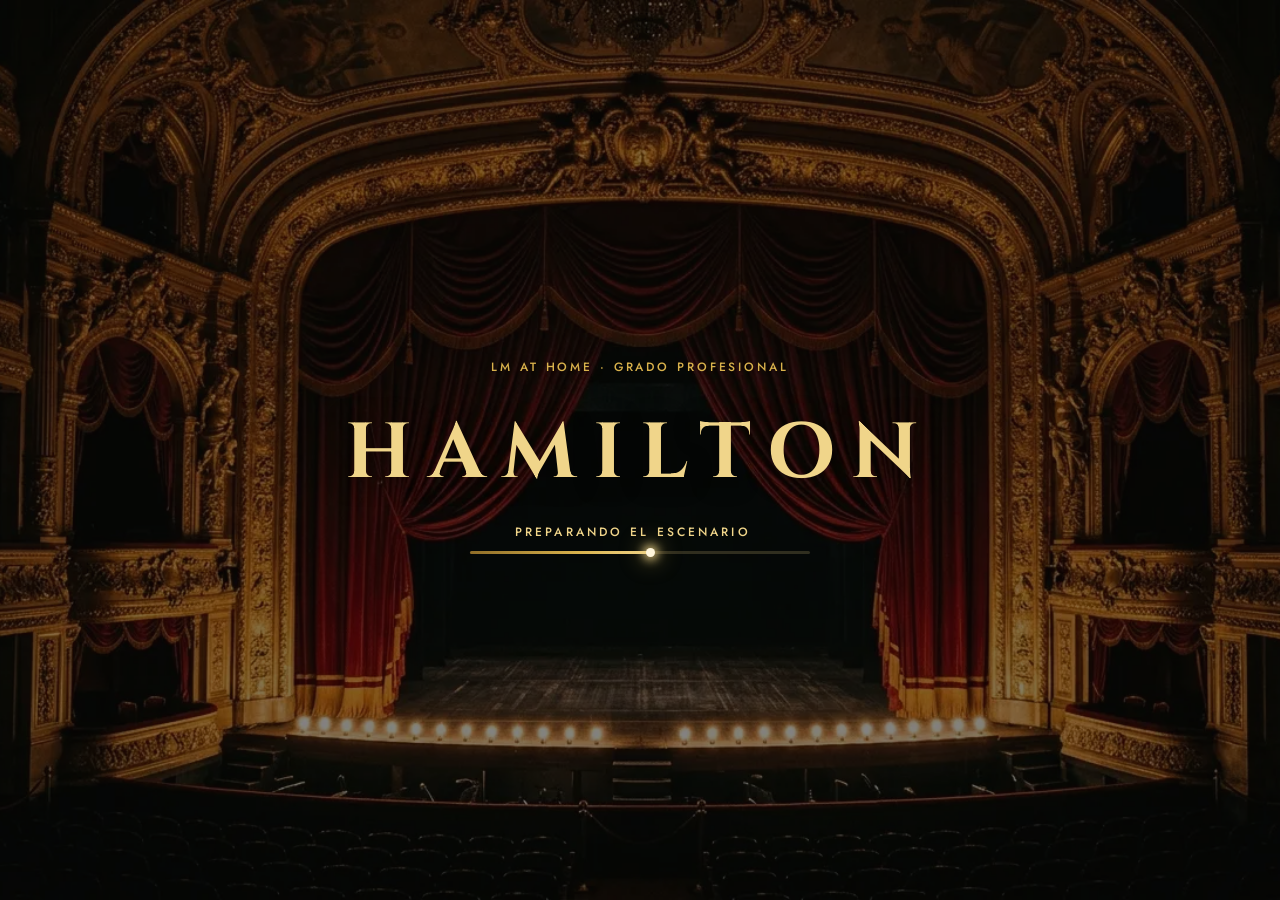
==== commit bccef9a5: "Hamilton: palabras clave y comillas en la carta, fuente IM Fell · index.html" ====
--- a/hamilton/index.html
+++ b/hamilton/index.html
@@ -7,7 +7,7 @@
 <meta name="claude:viewport-fit-sides" content="cover">
 <link rel="preconnect" href="https://fonts.googleapis.com">
 <link rel="preconnect" href="https://fonts.gstatic.com" crossorigin>
-<link rel="stylesheet" href="https://fonts.googleapis.com/css2?family=Caveat:wght@500;600&family=Cinzel:wght@500;600;700&family=Jost:wght@400;500;600&family=Libre+Caslon+Text:ital,wght@0,400;0,700;1,400&display=swap">
+<link rel="stylesheet" href="https://fonts.googleapis.com/css2?family=Caveat:wght@500;600&family=IM+Fell+English:ital@0;1&family=Cinzel:wght@500;600;700&family=Jost:wght@400;500;600&family=Libre+Caslon+Text:ital,wght@0,400;0,700;1,400&display=swap">
 <link rel="stylesheet" href="css/hamilton.css">
 </head>
 <body>
@@ -34,15 +34,15 @@
     <h1 class="gran" id="portada-h">Antes de empezar</h1>
     <article class="misiva" id="misiva" aria-label="Carta de Iago">
       <div class="misiva-papel" id="misiva-papel">
-        <p class="mis-p"><em>Hamilton</em> es un musical que se estrenó hace relativamente poco, en el 2015. Lo compuso <b>Lin-Manuel Miranda</b>, que además es quien protagoniza Hamilton en el vídeo que vamos a ver. Y, por cierto, es el mismo compositor de las películas <em>Vaiana</em> y <em>Encanto</em>, de Disney.</p>
-        <p class="mis-p">Es una historia americana, ambientada en la Guerra de Independencia de Estados Unidos, y su música es un carrusel espectacular de géneros norteamericanos.</p>
-        <p class="mis-p">Quizás te preguntes, al igual que yo en su momento, que un musical sobre la Guerra de Independencia, como que ni me va ni me viene. Te prometo que está tan bien hecho que casi da igual de lo que nos hable.</p>
-        <p class="mis-p">Y a diferencia de otros musicales, óperas y zarzuelas, que alternan canciones con partes habladas o recitadas, <em>Hamilton</em> no se para nunca. El rap, tan propio de Estados Unidos, le permite contar muchísima historia sin perder ni un segundo de ritmo.</p>
-        <p class="mis-p">Aprovecho esta pausa que nos permite el curso para haceros un adelanto de lo que es mi regalo como profesor. Este musical se ha convertido para mí en mi joya más valiosa dentro de toda la historia de la música, que se dice pronto.</p>
-        <p class="mis-p">Antes de que lo veamos en clase, elige un camino: <b>el análisis del bueno de Jaime Altozano</b> para simplemente disfrutarlo, o <b>Hamilton exprés</b>, más corto pero con más trabajo por tu parte. Los dos acaban en el mismo <b>test de 15 preguntas</b>, que tendrá el mismo peso que una ficha.</p>
-        <p class="mis-p" data-plazo="1">El plazo de esta actividad termina en el momento en el que empecemos el musical. Mira la fecha y la hora de la pantalla. Si te pasas de aquí, ya no hay tiempo extra ni forma de recuperarlo.</p>
-        <p class="mis-p">Considéralo una inversión. Te hará entender y disfrutar mucho más el musical. Además, en las próximas clases no va a haber deberes ni trabajo en clase. Vamos a ver el musical íntegramente.</p>
-        <p class="mis-p">Así que lo dejo en tus manos. Escoge el camino que prefieras y después el test. Nos vemos en clase.</p>
+        <p class="mis-p">«Hamilton» es un musical que se estrenó hace relativamente poco, en el <b>2015</b>. Lo compuso <b style="white-space:nowrap">Lin-Manuel Miranda</b>, que además es quien protagoniza Hamilton en el vídeo que vamos a ver. Y, por cierto, es el mismo compositor de las películas <b>«Vaiana»</b> y <b>«Encanto»</b>, de Disney.</p>
+        <p class="mis-p">Es una historia americana, ambientada en la <b>Guerra de Independencia</b> de Estados Unidos, y su música es un <b>carrusel espectacular de géneros</b> norteamericanos.</p>
+        <p class="mis-p">Quizás te preguntes, al igual que yo en su momento, que un musical sobre la Guerra de Independencia, como que <b>ni me va ni me viene</b>. Te prometo que está <b>tan bien hecho</b> que casi da igual de lo que nos hable.</p>
+        <p class="mis-p">Y a diferencia de otros musicales, óperas y zarzuelas, que alternan canciones con partes habladas o recitadas, «Hamilton» <b>no se para nunca</b>. <b>El rap</b>, tan propio de Estados Unidos, le permite contar muchísima historia sin perder ni un segundo de ritmo.</p>
+        <p class="mis-p">Aprovecho esta pausa que nos permite el curso para haceros un adelanto de lo que es <b>mi regalo como profesor</b>. Este musical se ha convertido para mí en <b>mi joya más valiosa</b> dentro de toda la historia de la música, que se dice pronto.</p>
+        <p class="mis-p">Antes de que lo veamos en clase, elige un camino: <b>el análisis del bueno de Jaime Altozano</b> para simplemente disfrutarlo, o <b>Hamilton exprés</b>, más corto pero con más trabajo por tu parte. Los dos acaban en el mismo <b>test de 15 preguntas</b>, que tendrá <b>el mismo peso que una ficha</b>.</p>
+        <p class="mis-p" data-plazo="1">El plazo de esta actividad termina en el momento en el que <b>empecemos el musical</b>. Mira <b>la fecha y la hora</b> de la pantalla. Si te pasas de aquí, ya <b>no hay tiempo extra</b> ni forma de recuperarlo.</p>
+        <p class="mis-p">Considéralo <b>una inversión</b>. Te hará entender y disfrutar mucho más el musical. Además, en las próximas clases <b>no va a haber deberes</b> ni trabajo en clase. Vamos a ver el musical <b>íntegramente</b>.</p>
+        <p class="mis-p">Así que lo dejo <b>en tus manos</b>. Escoge el camino que prefieras y después el test. <b>Nos vemos en clase</b>.</p>
         <p class="mis-p mis-lema">No desperdicies tu oportunidad.</p>
         <p class="mis-firma">Iago</p>
         <i class="mis-prog" id="mis-prog" hidden><b id="mis-prog-b"></b></i>
--- a/hamilton/css/hamilton.css
+++ b/hamilton/css/hamilton.css
@@ -462,7 +462,7 @@
   font:500 var(--fs,36px)/1.25 "Caveat","Bradley Hand","Segoe Print",cursive;color:#24170b;opacity:0;transition:opacity .9s ease;pointer-events:none}
 .mis-p.actual{opacity:1;pointer-events:auto}
 .mis-p b{color:#6b2410;font-weight:700}
-.mis-p em{font-style:normal}
+.mis-p em{font-style:italic}
 .mis-lema{color:#8a2b14;font-weight:700}
 .mis-firma{position:absolute;right:9%;bottom:12%;margin:0;font:700 44px/1 "Caveat","Bradley Hand",cursive;color:#3b2a14;opacity:0;transition:opacity 1.2s}
 .mis-firma::before{content:"";display:inline-block;width:46px;height:1px;background:#8a6a3a;vertical-align:middle;margin-right:10px}
@@ -563,3 +563,14 @@
 #mis-sigue{animation:sube-caminos .6s ease both}
 /* botón de reinicio (solo cuentas de prueba) */
 #reiniciar-btn.confirma{background:var(--rojo,#d0473a);border-color:var(--rojo,#d0473a);color:#fff}
+/* 22-oct 16:40 · la carta: papel de verdad (textura con canto irregular), letra de época y palabras clave en tinta roja */
+.misiva{--letra-carta:"IM Fell English","IM FELL English",Georgia,serif}
+.misiva-papel{background:url("../img/fondos/papel-carta.webp") center/100% 100% no-repeat;box-shadow:none;border-radius:0;filter:drop-shadow(0 16px 26px rgba(0,0,0,.6))}
+.mis-p{font:italic 400 var(--fs,36px)/1.3 var(--letra-carta);color:#2b1a0d;text-shadow:0 0 .6px rgba(43,26,13,.55),0 0 1.4px rgba(60,36,16,.18)}
+.mis-p em{font-style:italic}
+.mis-p b{color:#9c2212;font-weight:inherit;text-shadow:0 0 .6px rgba(156,34,18,.5)}
+.mis-lema{color:#9c2212}
+.mis-firma{font:italic 400 46px/1 var(--letra-carta);color:#2b1a0d}
+.misiva .lacre-txt{font:italic 400 28px/1 var(--letra-carta)}
+.mis-prog{background:rgba(110,70,30,.2)}
+.mis-prog b{background:#9c2212}
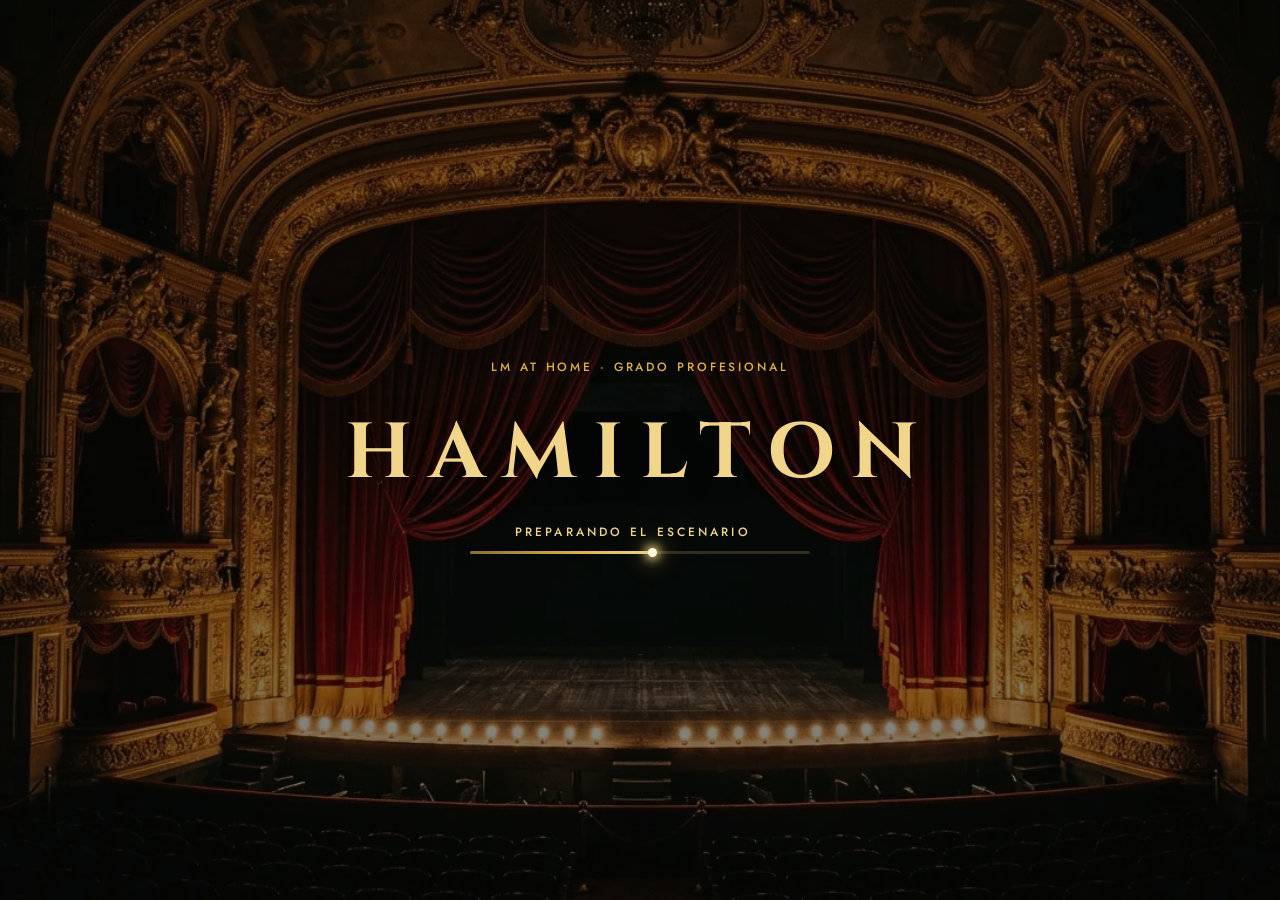
==== commit 05e1bebc: "Hamilton: voz de la carta v3 (sin dos «clase» repetidos) y su texto · voz-intro-v3.mp3 e index.html" ====
--- a/hamilton/index.html
+++ b/hamilton/index.html
@@ -39,9 +39,9 @@
         <p class="mis-p">Quizás te preguntes, al igual que yo en su momento, que un musical sobre la Guerra de Independencia, como que <b>ni me va ni me viene</b>. Te prometo que está <b>tan bien hecho</b> que casi da igual de lo que nos hable.</p>
         <p class="mis-p">Y a diferencia de otros musicales, óperas y zarzuelas, que alternan canciones con partes habladas o recitadas, «Hamilton» <b>no se para nunca</b>. <b>El rap</b>, tan propio de Estados Unidos, le permite contar muchísima historia sin perder ni un segundo de ritmo.</p>
         <p class="mis-p">Aprovecho esta pausa que nos permite el curso para haceros un adelanto de lo que es <b>mi regalo como profesor</b>. Este musical se ha convertido para mí en <b>mi joya más valiosa</b> dentro de toda la historia de la música, que se dice pronto.</p>
-        <p class="mis-p">Antes de que lo veamos en clase, elige un camino: <b>el análisis del bueno de Jaime Altozano</b> para simplemente disfrutarlo, o <b>Hamilton exprés</b>, más corto pero con más trabajo por tu parte. Los dos acaban en el mismo <b>test de 15 preguntas</b>, que tendrá <b>el mismo peso que una ficha</b>.</p>
+        <p class="mis-p">Elige un camino: <b>el análisis del bueno de Jaime Altozano</b> para simplemente disfrutarlo, o <b>Hamilton exprés</b>, más corto pero con más trabajo por tu parte. Los dos acaban en el mismo <b>test de 15 preguntas</b>, que tendrá <b>el mismo peso que una ficha</b>.</p>
         <p class="mis-p" data-plazo="1">El plazo de esta actividad termina en el momento en el que <b>empecemos el musical</b>. Mira <b>la fecha y la hora</b> de la pantalla. Si te pasas de aquí, ya <b>no hay tiempo extra</b> ni forma de recuperarlo.</p>
-        <p class="mis-p">Considéralo <b>una inversión</b>. Te hará entender y disfrutar mucho más el musical. Además, en las próximas clases <b>no va a haber deberes</b> ni trabajo en clase. Vamos a ver el musical <b>íntegramente</b>.</p>
+        <p class="mis-p">Considéralo <b>una inversión</b>. Te hará entender y disfrutar mucho más el musical. Además, <b>no va a haber deberes</b> ni trabajo en clase. Vamos a ver el musical <b>íntegramente</b>.</p>
         <p class="mis-p">Así que lo dejo <b>en tus manos</b>. Escoge el camino que prefieras y después el test. <b>Nos vemos en clase</b>.</p>
         <p class="mis-p mis-lema">No desperdicies tu oportunidad.</p>
         <p class="mis-firma">Iago</p>
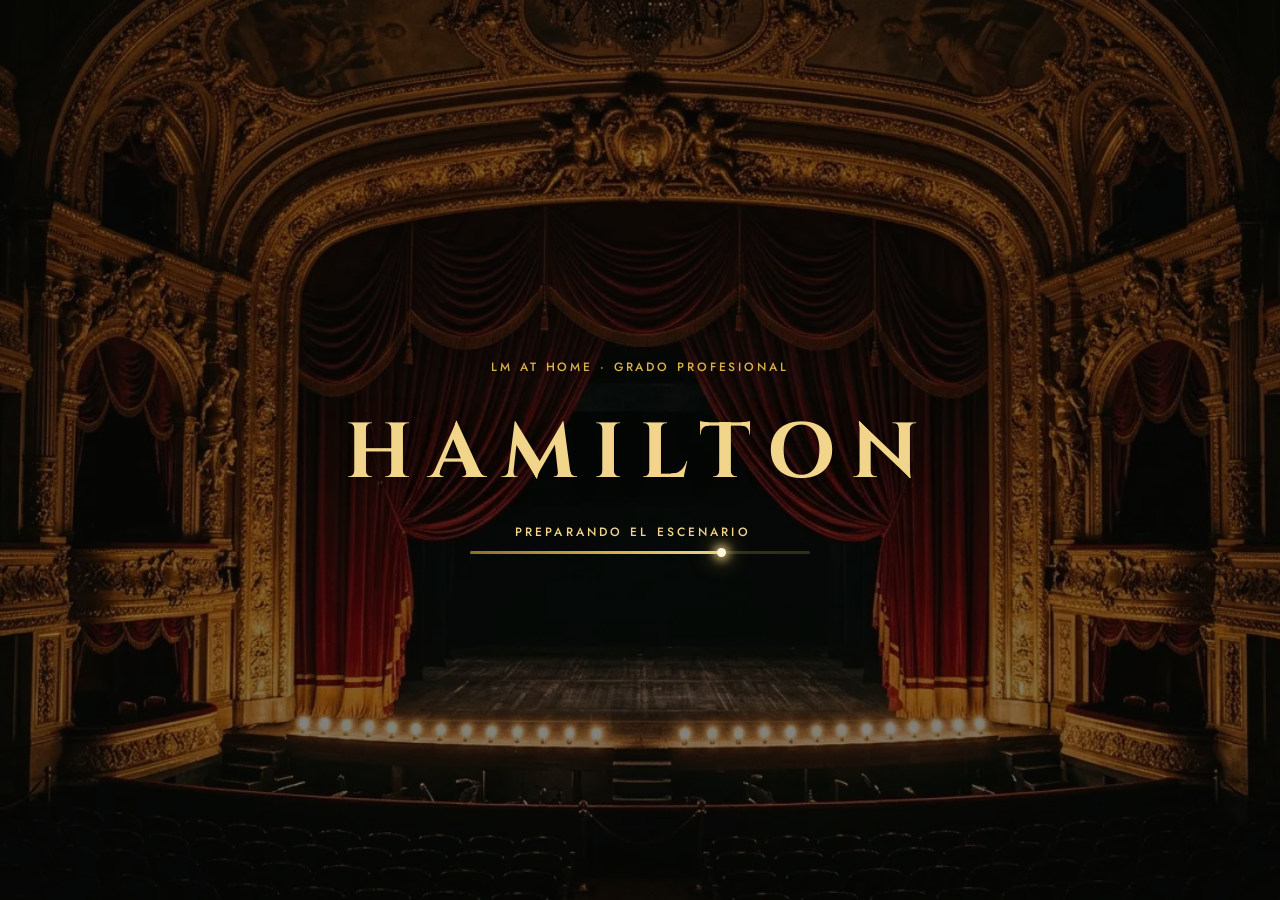
==== commit 2b402816: "Hamilton: voz v4 (sin «Nos vemos en clase») y su texto · voz-intro-v4.mp3 e index.html" ====
--- a/hamilton/index.html
+++ b/hamilton/index.html
@@ -42,7 +42,7 @@
         <p class="mis-p">Elige un camino: <b>el análisis del bueno de Jaime Altozano</b> para simplemente disfrutarlo, o <b>Hamilton exprés</b>, más corto pero con más trabajo por tu parte. Los dos acaban en el mismo <b>test de 15 preguntas</b>, que tendrá <b>el mismo peso que una ficha</b>.</p>
         <p class="mis-p" data-plazo="1">El plazo de esta actividad termina en el momento en el que <b>empecemos el musical</b>. Mira <b>la fecha y la hora</b> de la pantalla. Si te pasas de aquí, ya <b>no hay tiempo extra</b> ni forma de recuperarlo.</p>
         <p class="mis-p">Considéralo <b>una inversión</b>. Te hará entender y disfrutar mucho más el musical. Además, <b>no va a haber deberes</b> ni trabajo en clase. Vamos a ver el musical <b>íntegramente</b>.</p>
-        <p class="mis-p">Así que lo dejo <b>en tus manos</b>. Escoge el camino que prefieras y después el test. <b>Nos vemos en clase</b>.</p>
+        <p class="mis-p">Así que lo dejo <b>en tus manos</b>. Escoge el camino que prefieras y después el test.</p>
         <p class="mis-p mis-lema">No desperdicies tu oportunidad.</p>
         <p class="mis-firma">Iago</p>
         <i class="mis-prog" id="mis-prog" hidden><b id="mis-prog-b"></b></i>
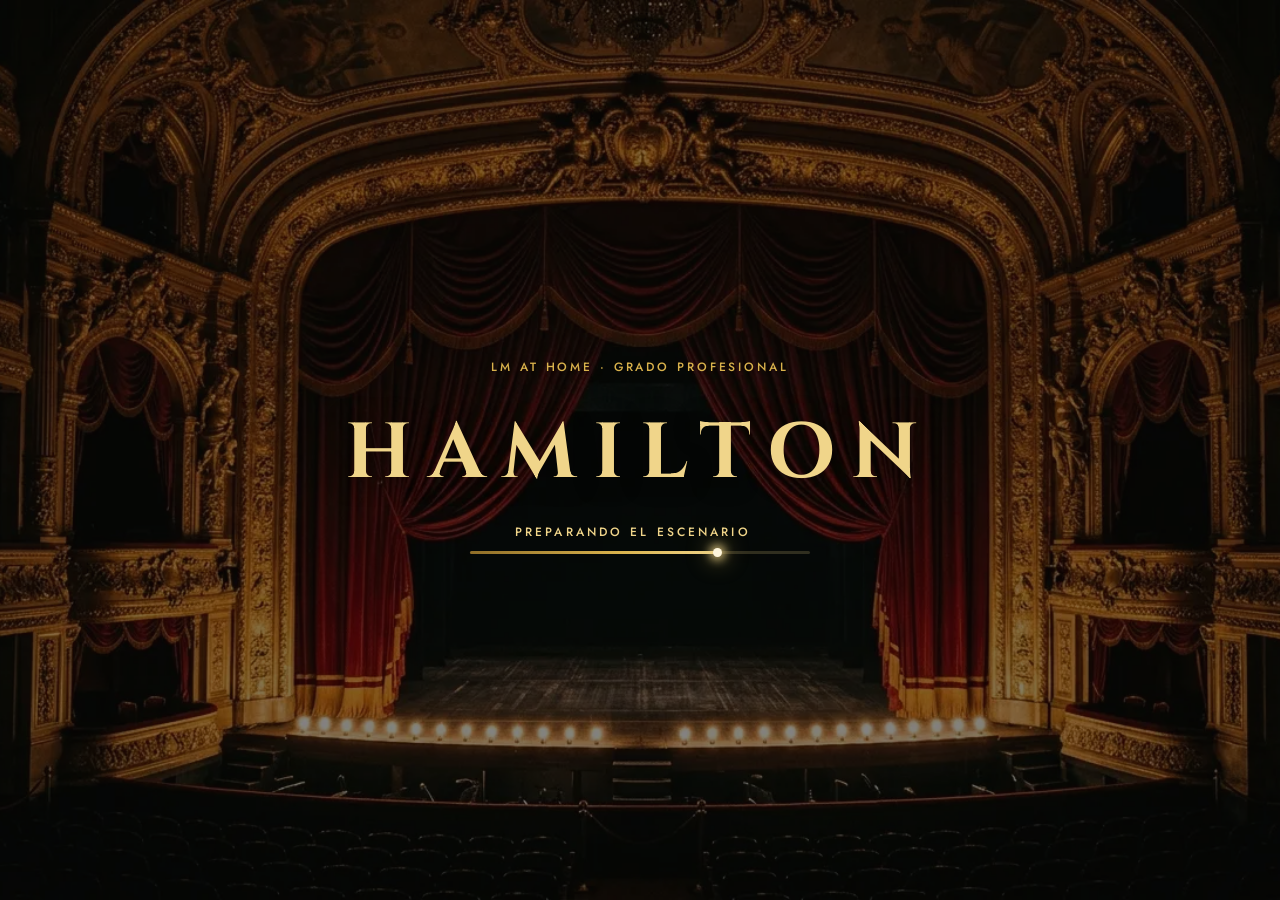
==== commit d85f2068: "Hamilton: presentación del test sin «unos 7 minutos» · index.html" ====
--- a/hamilton/index.html
+++ b/hamilton/index.html
@@ -95,7 +95,7 @@
     <p class="rotulo">El tipo test</p>
     <h1 class="gran" style="font-size:clamp(34px,6vw,62px)">¿Estás listo?</h1>
     <div class="pregunta" style="max-width:640px;margin:20px auto;text-align:left">
-      <p>· <b>15 preguntas</b>, unos 7 minutos. Hay de escuchar, de reconocer personajes y de ideas.</p>
+      <p>· <b>15 preguntas</b>. Hay de escuchar, de reconocer personajes y de ideas.</p>
       <p>· Tendrá la <b>misma puntuación que una ficha</b>.</p>
       <p>· Puedes dejarlo a medias: si sales, retomarás el test por donde ibas, pero no puedes volver a las preguntas ya contestadas.</p>
       <p>· Plazo: <b id="plazo-test"></b>, antes de tu próxima clase. Pasado el plazo, se considerará no entrega, con las mismas consecuencias que una ficha no entregada.</p>
--- a/hamilton/css/hamilton.css
+++ b/hamilton/css/hamilton.css
@@ -574,3 +574,5 @@
 .misiva .lacre-txt{font:italic 400 28px/1 var(--letra-carta)}
 .mis-prog{background:rgba(110,70,30,.2)}
 .mis-prog b{background:#9c2212}
+/* el párrafo entra a la vez que la voz: fundido corto */
+.mis-p{transition:opacity .45s ease}
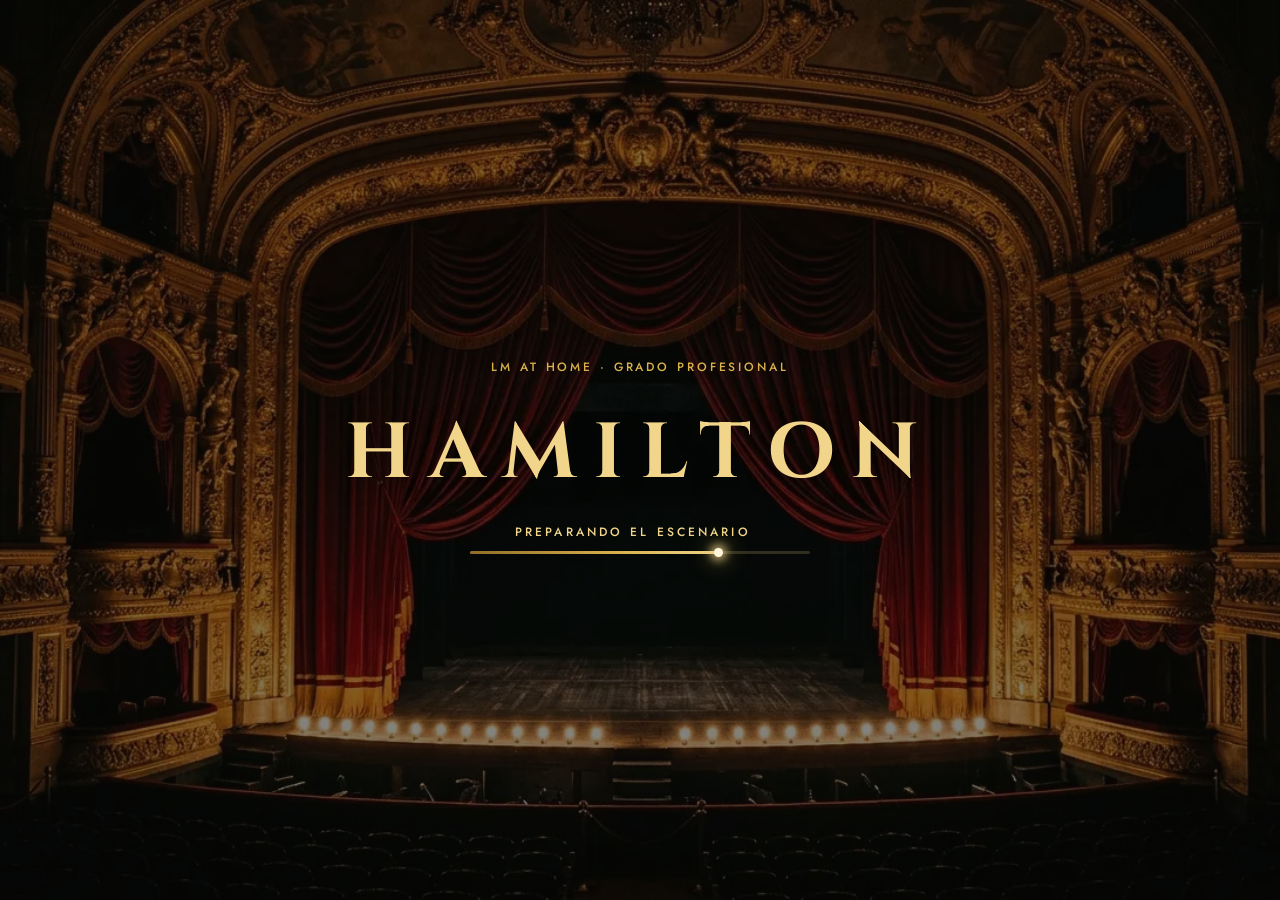
==== commit eba2d6e3: "Hamilton: carta con la locución nueva de Iago (toma 3) y su texto · voz-intro-v5.mp3 e index.html" ====
--- a/hamilton/index.html
+++ b/hamilton/index.html
@@ -34,16 +34,16 @@
     <h1 class="gran" id="portada-h">Antes de empezar</h1>
     <article class="misiva" id="misiva" aria-label="Carta de Iago">
       <div class="misiva-papel" id="misiva-papel">
-        <p class="mis-p">«Hamilton» es un musical que se estrenó hace relativamente poco, en el <b>2015</b>. Lo compuso <b style="white-space:nowrap">Lin-Manuel Miranda</b>, que además es quien protagoniza Hamilton en el vídeo que vamos a ver. Y, por cierto, es el mismo compositor de las películas <b>«Vaiana»</b> y <b>«Encanto»</b>, de Disney.</p>
-        <p class="mis-p">Es una historia americana, ambientada en la <b>Guerra de Independencia</b> de Estados Unidos, y su música es un <b>carrusel espectacular de géneros</b> norteamericanos.</p>
-        <p class="mis-p">Quizás te preguntes, al igual que yo en su momento, que un musical sobre la Guerra de Independencia, como que <b>ni me va ni me viene</b>. Te prometo que está <b>tan bien hecho</b> que casi da igual de lo que nos hable.</p>
-        <p class="mis-p">Y a diferencia de otros musicales, óperas y zarzuelas, que alternan canciones con partes habladas o recitadas, «Hamilton» <b>no se para nunca</b>. <b>El rap</b>, tan propio de Estados Unidos, le permite contar muchísima historia sin perder ni un segundo de ritmo.</p>
-        <p class="mis-p">Aprovecho esta pausa que nos permite el curso para haceros un adelanto de lo que es <b>mi regalo como profesor</b>. Este musical se ha convertido para mí en <b>mi joya más valiosa</b> dentro de toda la historia de la música, que se dice pronto.</p>
-        <p class="mis-p">Elige un camino: <b>el análisis del bueno de Jaime Altozano</b> para simplemente disfrutarlo, o <b>Hamilton exprés</b>, más corto pero con más trabajo por tu parte. Los dos acaban en el mismo <b>test de 15 preguntas</b>, que tendrá <b>el mismo peso que una ficha</b>.</p>
-        <p class="mis-p" data-plazo="1">El plazo de esta actividad termina en el momento en el que <b>empecemos el musical</b>. Mira <b>la fecha y la hora</b> de la pantalla. Si te pasas de aquí, ya <b>no hay tiempo extra</b> ni forma de recuperarlo.</p>
-        <p class="mis-p">Considéralo <b>una inversión</b>. Te hará entender y disfrutar mucho más el musical. Además, <b>no va a haber deberes</b> ni trabajo en clase. Vamos a ver el musical <b>íntegramente</b>.</p>
+        <p class="mis-p">«Hamilton» es un musical que se estrenó hace relativamente poco, en el <b>2015</b>. Lo compuso y protagoniza, en el vídeo que veremos, <b style="white-space:nowrap">Lin-Manuel Miranda</b>. Por cierto, es el mismo compositor de las películas <b>«Vaiana»</b> y <b>«Encanto»</b>, de Disney.</p>
+        <p class="mis-p">Es una historia americana, ambientada en la <b>Guerra de Independencia</b> de Estados Unidos, y su música es un <b>carrusel espectacular de géneros</b> norteamericanos: soul, funk, gospel y, especialmente, <b>rap</b>.</p>
+        <p class="mis-p">Puede que pienses, al igual que hice yo en su momento, que un musical sobre la Guerra de Independencia, como que <b>ni me va ni me viene</b>. Te prometo que está <b>tan bien hecho</b> que casi da igual de lo que nos hable.</p>
+        <p class="mis-p">Y a diferencia de otros musicales, óperas y zarzuelas, que alternan canciones con partes habladas o recitadas, «Hamilton» <b>no se para nunca</b>. <b>El rap</b>, tan propio de Estados Unidos, le permite contar muchísimas historias sin perder ni un segundo de ritmo.</p>
+        <p class="mis-p">Aprovecho esta pausa que nos permite el curso para haceros algo así como <b>un regalo adelantado</b>. Este musical se ha convertido en <b>mi joya más valiosa</b> dentro de la historia de la música, que se dice pronto.</p>
+        <p class="mis-p">Elige un camino: <b>el análisis del bueno de Jaime Altozano</b> para simplemente disfrutarlo, o <b>Hamilton exprés</b>, más corto pero con más trabajo por tu parte. Los dos acaban en el mismo <b>test de 15 preguntas</b>, que tendrá <b>el mismo peso que una ficha de teoría</b>.</p>
+        <p class="mis-p" data-plazo="1">El plazo de esta actividad termina en el momento en el que <b>empecemos el musical en clase</b>. Mira <b>la fecha y la hora</b> en la pantalla. Si te pasas de aquí, ya <b>no hay tiempo extra</b> ni forma de recuperarlo.</p>
+        <p class="mis-p">Considéralo <b>una inversión</b>: te hará entender y disfrutar mucho más el musical. Además, <b>no va a haber deberes</b> ni trabajo las próximas sesiones. Vamos a verlo <b>íntegramente</b>.</p>
         <p class="mis-p">Así que lo dejo <b>en tus manos</b>. Escoge el camino que prefieras y después el test.</p>
-        <p class="mis-p mis-lema">No desperdicies tu oportunidad.</p>
+        <p class="mis-p mis-lema">Como diría Hamilton: «No desperdicies tu oportunidad».</p>
         <p class="mis-firma">Iago</p>
         <i class="mis-prog" id="mis-prog" hidden><b id="mis-prog-b"></b></i>
       </div>
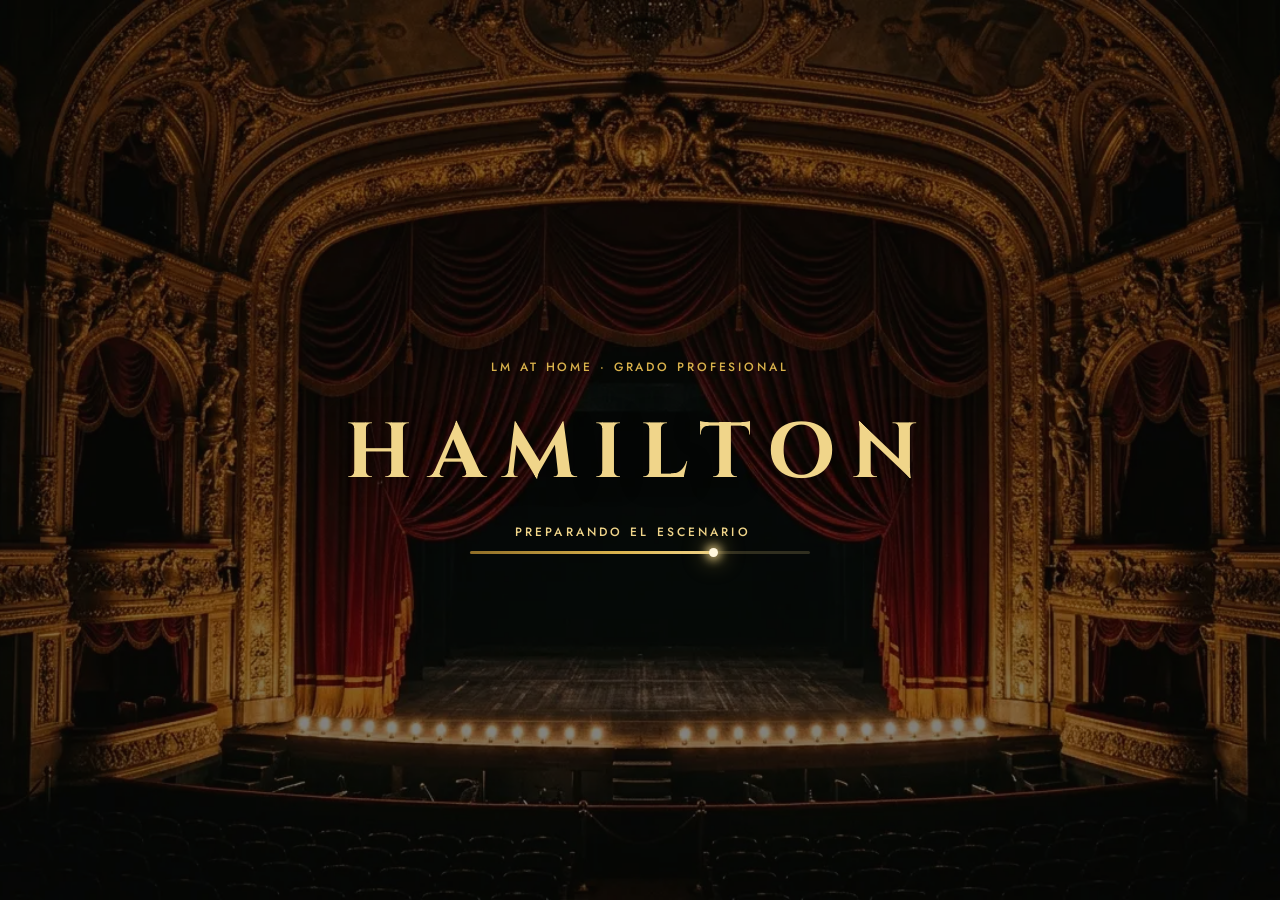
==== commit b2e0229f: "Hamilton: carta con “ni me va ni me viene” entre comillas y «muchísima historia» · index.html" ====
--- a/hamilton/index.html
+++ b/hamilton/index.html
@@ -36,8 +36,8 @@
       <div class="misiva-papel" id="misiva-papel">
         <p class="mis-p">«Hamilton» es un musical que se estrenó hace relativamente poco, en el <b>2015</b>. Lo compuso y protagoniza, en el vídeo que veremos, <b style="white-space:nowrap">Lin-Manuel Miranda</b>. Por cierto, es el mismo compositor de las películas <b>«Vaiana»</b> y <b>«Encanto»</b>, de Disney.</p>
         <p class="mis-p">Es una historia americana, ambientada en la <b>Guerra de Independencia</b> de Estados Unidos, y su música es un <b>carrusel espectacular de géneros</b> norteamericanos: soul, funk, gospel y, especialmente, <b>rap</b>.</p>
-        <p class="mis-p">Puede que pienses, al igual que hice yo en su momento, que un musical sobre la Guerra de Independencia, como que <b>ni me va ni me viene</b>. Te prometo que está <b>tan bien hecho</b> que casi da igual de lo que nos hable.</p>
-        <p class="mis-p">Y a diferencia de otros musicales, óperas y zarzuelas, que alternan canciones con partes habladas o recitadas, «Hamilton» <b>no se para nunca</b>. <b>El rap</b>, tan propio de Estados Unidos, le permite contar muchísimas historias sin perder ni un segundo de ritmo.</p>
+        <p class="mis-p">Puede que pienses, al igual que hice yo en su momento, que un musical sobre la Guerra de Independencia, como que <b>“ni me va ni me viene”</b>. Te prometo que está <b>tan bien hecho</b> que casi da igual de lo que nos hable.</p>
+        <p class="mis-p">Y a diferencia de otros musicales, óperas y zarzuelas, que alternan canciones con partes habladas o recitadas, «Hamilton» <b>no se para nunca</b>. <b>El rap</b>, tan propio de Estados Unidos, le permite contar muchísima historia sin perder ni un segundo de ritmo.</p>
         <p class="mis-p">Aprovecho esta pausa que nos permite el curso para haceros algo así como <b>un regalo adelantado</b>. Este musical se ha convertido en <b>mi joya más valiosa</b> dentro de la historia de la música, que se dice pronto.</p>
         <p class="mis-p">Elige un camino: <b>el análisis del bueno de Jaime Altozano</b> para simplemente disfrutarlo, o <b>Hamilton exprés</b>, más corto pero con más trabajo por tu parte. Los dos acaban en el mismo <b>test de 15 preguntas</b>, que tendrá <b>el mismo peso que una ficha de teoría</b>.</p>
         <p class="mis-p" data-plazo="1">El plazo de esta actividad termina en el momento en el que <b>empecemos el musical en clase</b>. Mira <b>la fecha y la hora</b> en la pantalla. Si te pasas de aquí, ya <b>no hay tiempo extra</b> ni forma de recuperarlo.</p>
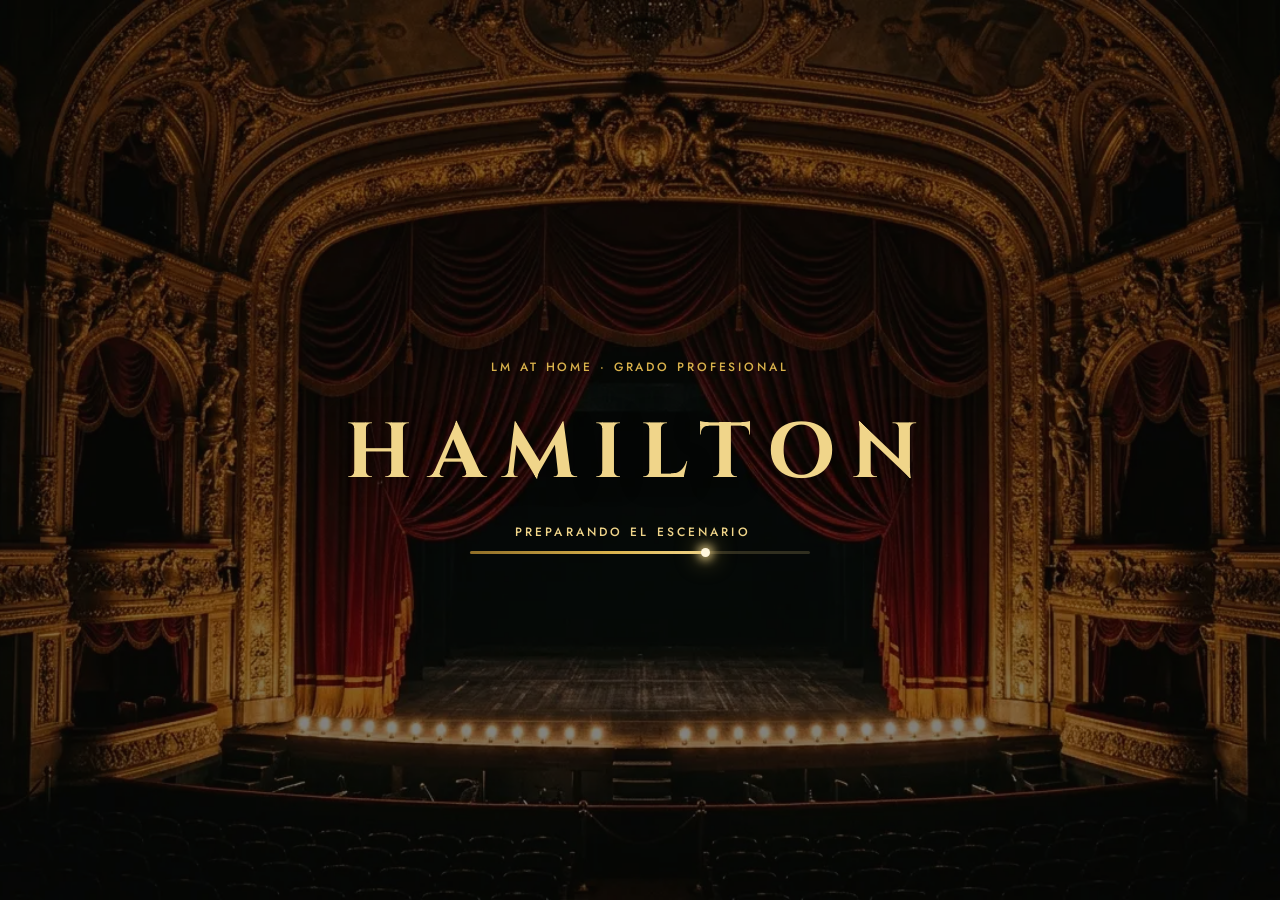
==== commit bfb26ce5: "Hamilton: «Como diría Hamilton:» en tinta negra · index.html" ====
--- a/hamilton/index.html
+++ b/hamilton/index.html
@@ -43,7 +43,7 @@
         <p class="mis-p" data-plazo="1">El plazo de esta actividad termina en el momento en el que <b>empecemos el musical en clase</b>. Mira <b>la fecha y la hora</b> en la pantalla. Si te pasas de aquí, ya <b>no hay tiempo extra</b> ni forma de recuperarlo.</p>
         <p class="mis-p">Considéralo <b>una inversión</b>: te hará entender y disfrutar mucho más el musical. Además, <b>no va a haber deberes</b> ni trabajo las próximas sesiones. Vamos a verlo <b>íntegramente</b>.</p>
         <p class="mis-p">Así que lo dejo <b>en tus manos</b>. Escoge el camino que prefieras y después el test.</p>
-        <p class="mis-p mis-lema">Como diría Hamilton: «No desperdicies tu oportunidad».</p>
+        <p class="mis-p mis-lema"><span class="tinta">Como diría Hamilton:</span> «No desperdicies tu oportunidad».</p>
         <p class="mis-firma">Iago</p>
         <i class="mis-prog" id="mis-prog" hidden><b id="mis-prog-b"></b></i>
       </div>
